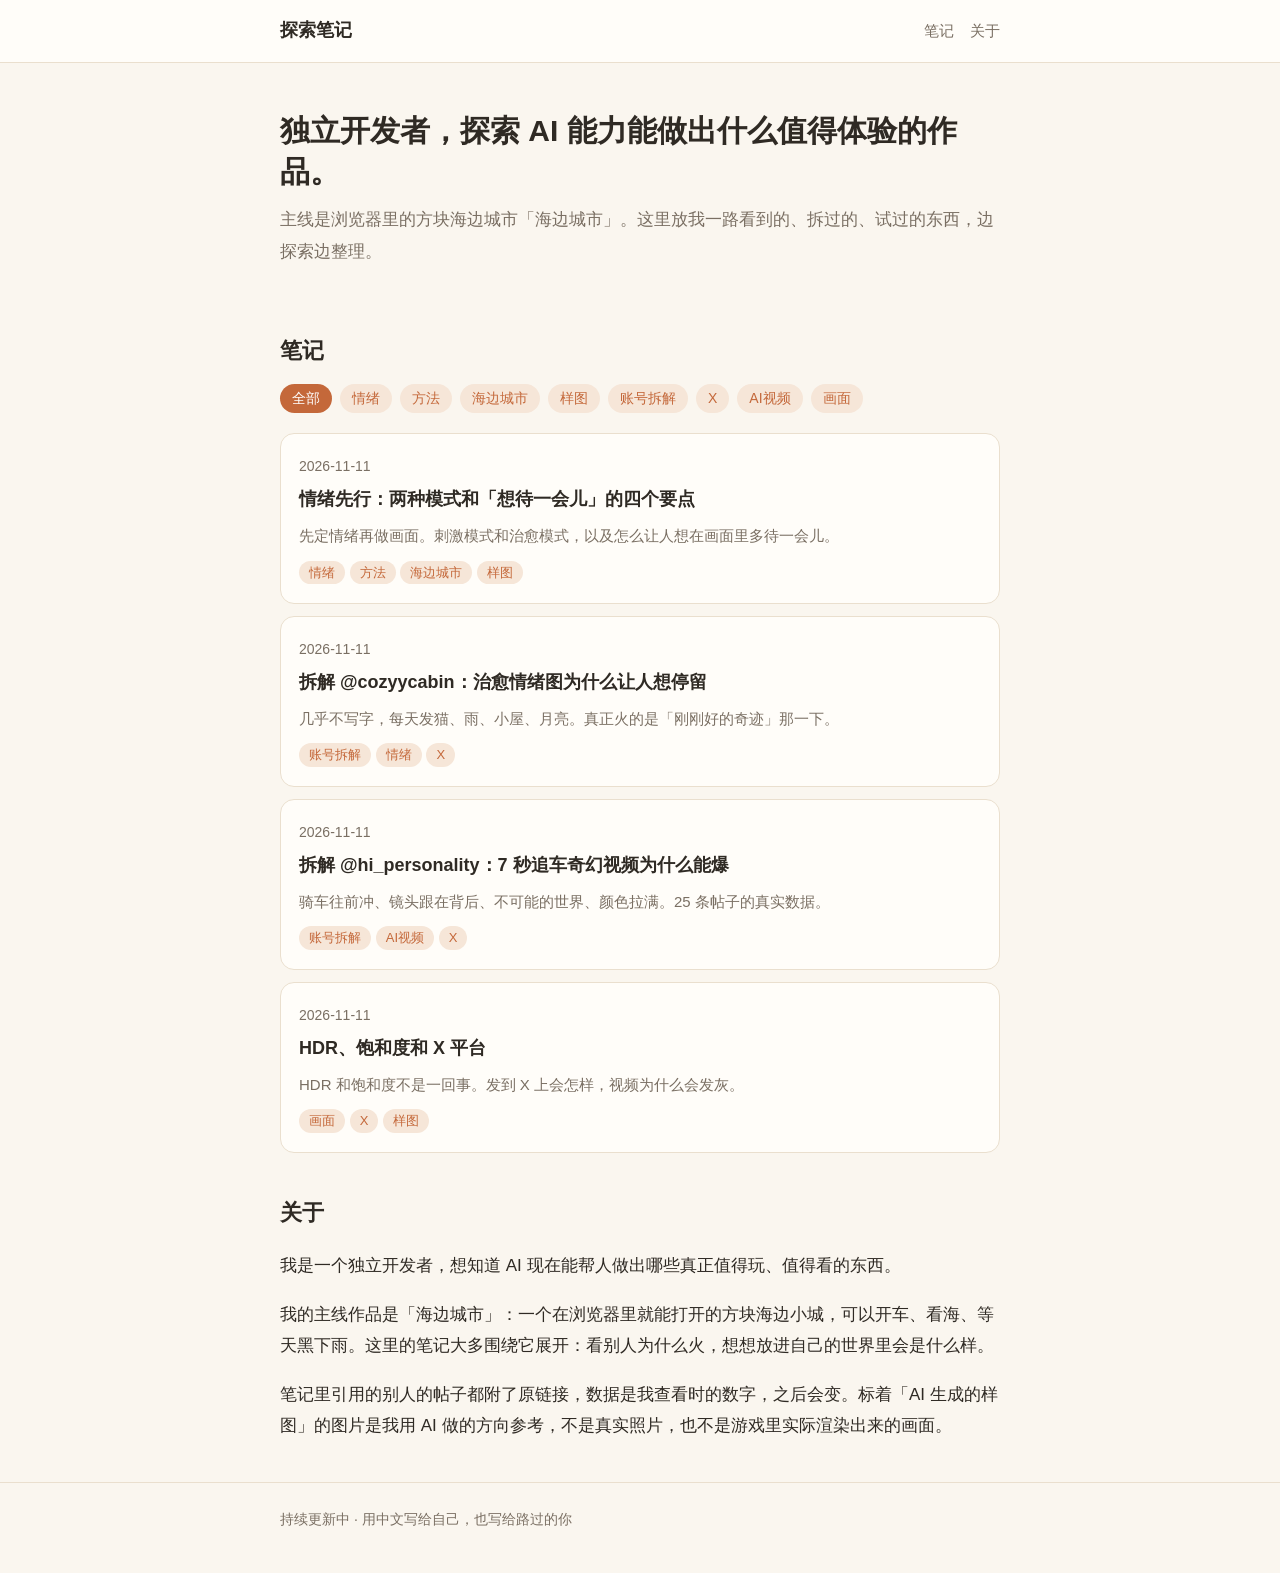
==== index.html @ 591b850e "第一版：首页、四篇笔记" ====
<!doctype html>
<html lang="zh-CN">
<head>
<meta charset="utf-8">
<meta name="viewport" content="width=device-width,initial-scale=1">
<title>探索笔记 · 海边城市</title>
<meta name="description" content="独立开发者的持续探索沉淀：AI 能做出什么值得体验的作品。">
<link rel="stylesheet" href="assets/style.css">
</head>
<body>
<header class="site"><div class="wrap">
  <a class="brand" href="./">探索笔记</a>
  <nav><a href="#notes">笔记</a><a href="#about">关于</a></nav>
</div></header>

<main class="wrap">
  <section class="hero">
    <h1>独立开发者，探索 AI 能力能做出什么值得体验的作品。</h1>
    <p>主线是浏览器里的方块海边城市「海边城市」。这里放我一路看到的、拆过的、试过的东西，边探索边整理。</p>
  </section>

  <section id="notes">
    <h2>笔记</h2>
    <div class="tags" id="tagbar"><button class="tag on" data-tag="全部">全部</button></div>
    <!-- 新笔记加在最上面，复制一个 <li> 改内容即可，详见 README -->
    <ul class="notes" id="notelist">
      <li data-tags="情绪 方法 海边城市 样图">
        <span class="date">2026-11-11</span>
        <a class="title" href="notes/2026-11-11-emotion-first.html">情绪先行：两种模式和「想待一会儿」的四个要点</a>
        <p class="sum">先定情绪再做画面。刺激模式和治愈模式，以及怎么让人想在画面里多待一会儿。</p>
        <span class="tag">情绪</span> <span class="tag">方法</span> <span class="tag">海边城市</span> <span class="tag">样图</span>
      </li>
      <li data-tags="账号拆解 情绪 X">
        <span class="date">2026-11-11</span>
        <a class="title" href="notes/2026-11-11-cozyycabin.html">拆解 @cozyycabin：治愈情绪图为什么让人想停留</a>
        <p class="sum">几乎不写字，每天发猫、雨、小屋、月亮。真正火的是「刚刚好的奇迹」那一下。</p>
        <span class="tag">账号拆解</span> <span class="tag">情绪</span> <span class="tag">X</span>
      </li>
      <li data-tags="账号拆解 AI视频 X">
        <span class="date">2026-11-11</span>
        <a class="title" href="notes/2026-11-11-hi-personality.html">拆解 @hi_personality：7 秒追车奇幻视频为什么能爆</a>
        <p class="sum">骑车往前冲、镜头跟在背后、不可能的世界、颜色拉满。25 条帖子的真实数据。</p>
        <span class="tag">账号拆解</span> <span class="tag">AI视频</span> <span class="tag">X</span>
      </li>
      <li data-tags="画面 X 样图">
        <span class="date">2026-11-11</span>
        <a class="title" href="notes/2026-11-11-hdr-saturation-x.html">HDR、饱和度和 X 平台</a>
        <p class="sum">HDR 和饱和度不是一回事。发到 X 上会怎样，视频为什么会发灰。</p>
        <span class="tag">画面</span> <span class="tag">X</span> <span class="tag">样图</span>
      </li>
    </ul>
  </section>

  <section id="about">
    <h2>关于</h2>
    <p>我是一个独立开发者，想知道 AI 现在能帮人做出哪些真正值得玩、值得看的东西。</p>
    <p>我的主线作品是「海边城市」：一个在浏览器里就能打开的方块海边小城，可以开车、看海、等天黑下雨。这里的笔记大多围绕它展开：看别人为什么火，想想放进自己的世界里会是什么样。</p>
    <p>笔记里引用的别人的帖子都附了原链接，数据是我查看时的数字，之后会变。标着「AI 生成的样图」的图片是我用 AI 做的方向参考，不是真实照片，也不是游戏里实际渲染出来的画面。</p>
  </section>
</main>

<footer><div class="wrap">持续更新中 · 用中文写给自己，也写给路过的你</div></footer>

<script>
(function(){
  var items=[].slice.call(document.querySelectorAll('#notelist li'));
  var bar=document.getElementById('tagbar'), seen={};
  items.forEach(function(li){(li.dataset.tags||'').split(/\s+/).forEach(function(t){
    if(t&&!seen[t]){seen[t]=1;var b=document.createElement('button');b.className='tag';b.dataset.tag=t;b.textContent=t;bar.appendChild(b);}
  });});
  bar.addEventListener('click',function(e){
    var t=e.target.dataset&&e.target.dataset.tag; if(!t) return;
    [].forEach.call(bar.children,function(b){b.classList.toggle('on',b.dataset.tag===t);});
    items.forEach(function(li){li.style.display=(t==='全部'||(' '+li.dataset.tags+' ').indexOf(' '+t+' ')>-1)?'':'none';});
  });
})();
</script>
</body>
</html>
---- assets/style.css ----
:root{--bg:#faf6ef;--card:#fffdf9;--ink:#2f2a24;--soft:#7a6f63;--line:#eadfce;--accent:#c4683a;--accent-soft:#f6e6d8}
*{box-sizing:border-box}
html{-webkit-text-size-adjust:100%}
body{margin:0;background:var(--bg);color:var(--ink);font:17px/1.85 -apple-system,BlinkMacSystemFont,"PingFang SC","Hiragino Sans GB","Microsoft YaHei","Noto Sans CJK SC",sans-serif}
a{color:var(--accent);text-decoration:none;border-bottom:1px solid transparent}
a:hover{border-bottom-color:var(--accent)}
.wrap{max-width:760px;margin:0 auto;padding:0 20px}
header.site{border-bottom:1px solid var(--line);background:var(--card)}
header.site .wrap{display:flex;align-items:center;justify-content:space-between;gap:12px;padding:14px 20px;flex-wrap:wrap}
.brand{font-weight:700;color:var(--ink);font-size:18px}
nav a{margin-left:16px;color:var(--soft);font-size:15px}
nav a:first-child{margin-left:0}
.hero{padding:48px 0 24px}
.hero h1{font-size:30px;line-height:1.35;margin:0 0 12px}
.hero p{color:var(--soft);margin:0}
h2{font-size:22px;margin:40px 0 12px}
h3{font-size:18px;margin:28px 0 8px}
.tags{display:flex;flex-wrap:wrap;gap:8px;margin:12px 0 20px}
.tag{display:inline-block;background:var(--accent-soft);color:var(--accent);border:0;border-radius:999px;padding:2px 12px;font-size:14px;cursor:pointer;font-family:inherit;line-height:1.8}
.tag.on{background:var(--accent);color:#fff}
ul.notes{list-style:none;padding:0;margin:0}
ul.notes li{background:var(--card);border:1px solid var(--line);border-radius:14px;padding:16px 18px;margin-bottom:12px}
ul.notes .date{color:var(--soft);font-size:14px}
ul.notes .title{display:block;font-size:18px;font-weight:600;color:var(--ink);margin:2px 0 4px}
ul.notes .sum{color:var(--soft);font-size:15px;margin:0 0 6px}
ul.notes .tag{cursor:default;font-size:13px;padding:0 10px}
article{padding:36px 0 20px}
article h1{font-size:27px;line-height:1.4;margin:0 0 6px}
.meta{color:var(--soft);font-size:14px;margin-bottom:24px}
.lead{background:var(--card);border-left:4px solid var(--accent);border-radius:8px;padding:14px 18px;margin:20px 0}
.note{background:#fff7e8;border:1px dashed #e2c58f;border-radius:10px;padding:10px 14px;font-size:15px;color:#6b5a3a}
table{border-collapse:collapse;width:100%;font-size:15px;margin:12px 0;display:block;overflow-x:auto}
th,td{border:1px solid var(--line);padding:6px 10px;text-align:left;white-space:nowrap}
th{background:var(--accent-soft)}
figure{margin:20px 0}
figure img{width:100%;height:auto;border-radius:12px;display:block;background:#eee}
figcaption{font-size:14px;color:var(--soft);margin-top:6px}
.ai{display:inline-block;background:#2f2a24;color:#fff;font-size:12px;border-radius:4px;padding:0 6px;margin-right:6px}
.grid2{display:grid;grid-template-columns:1fr 1fr;gap:12px}
.grid3{display:grid;grid-template-columns:repeat(3,1fr);gap:12px}
.grid2 figure,.grid3 figure{margin:0}
@media (max-width:560px){.grid2,.grid3{grid-template-columns:1fr}.hero h1{font-size:25px}body{font-size:16px}}
footer{border-top:1px solid var(--line);color:var(--soft);font-size:14px;padding:24px 0 40px;margin-top:40px}
blockquote{margin:12px 0;padding:4px 16px;border-left:3px solid var(--line);color:var(--soft)}
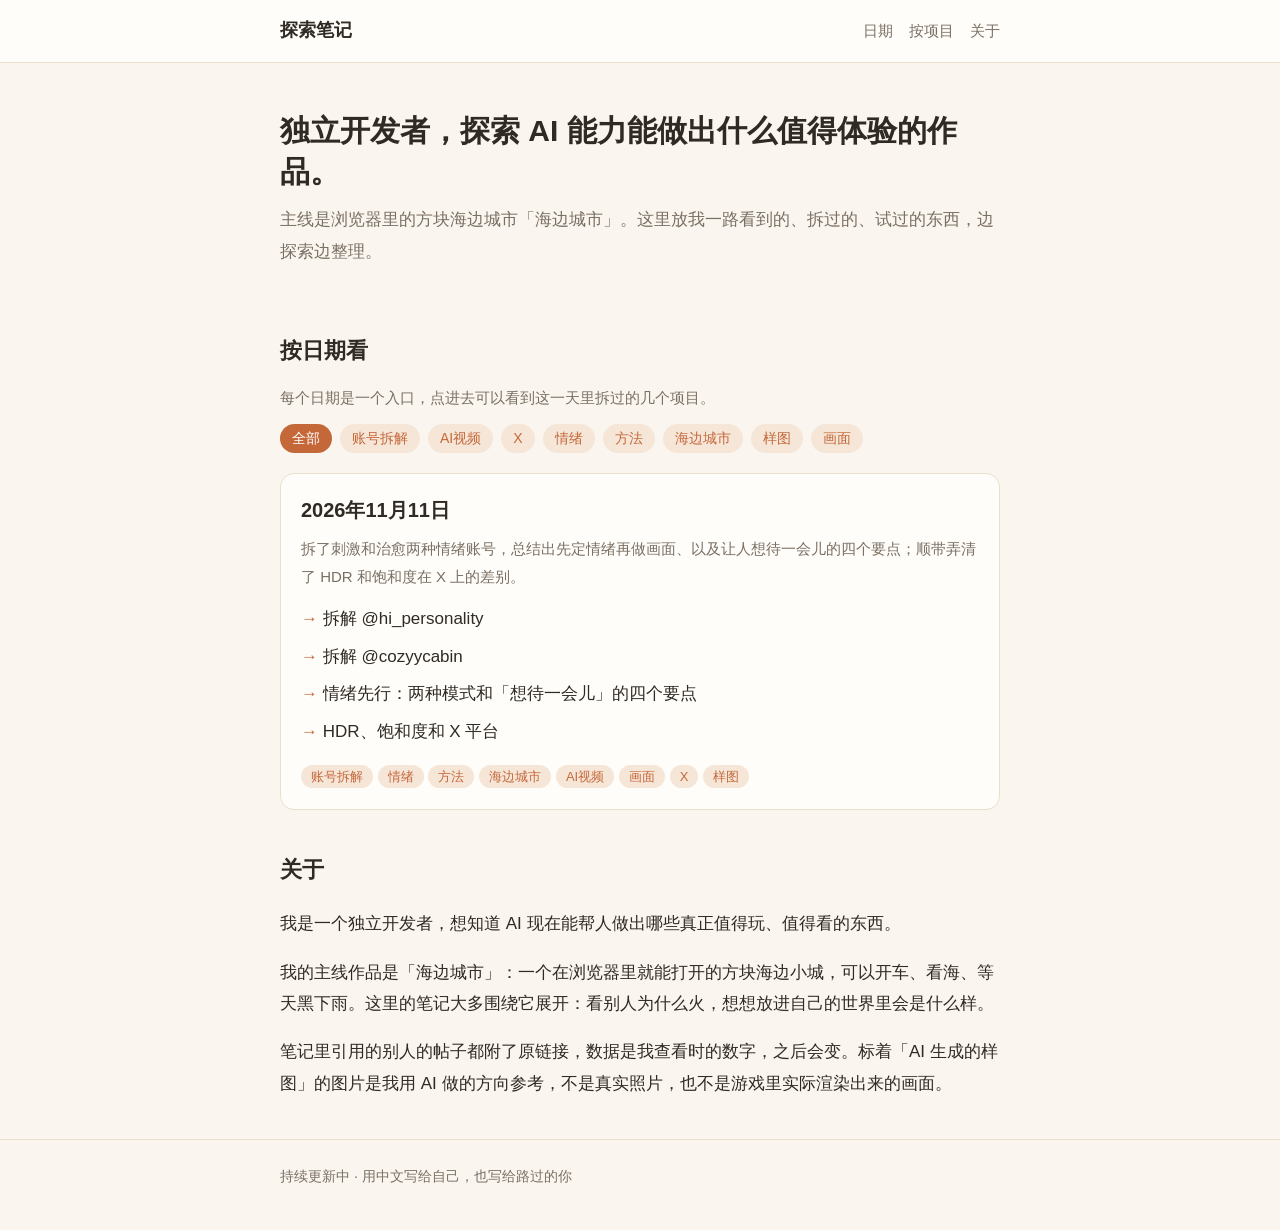
==== commit 801777f3: "按日期整理：日期作为入口，一天里放多个项目 首页改为按日期进入；2026-11-11 的四个拆解放在同一页里。旧笔记地址跳转到对应章节。" ====
--- a/index.html
+++ b/index.html
@@ -10,7 +10,7 @@
 <body>
 <header class="site"><div class="wrap">
   <a class="brand" href="./">探索笔记</a>
-  <nav><a href="#notes">笔记</a><a href="#about">关于</a></nav>
+  <nav><a href="#days">日期</a><a href="projects.html">按项目</a><a href="#about">关于</a></nav>
 </div></header>
 
 <main class="wrap">
@@ -19,34 +19,22 @@
     <p>主线是浏览器里的方块海边城市「海边城市」。这里放我一路看到的、拆过的、试过的东西，边探索边整理。</p>
   </section>
 
-  <section id="notes">
-    <h2>笔记</h2>
+  <section id="days">
+    <h2>按日期看</h2>
+    <p style="color:var(--soft);margin:0 0 8px;font-size:15px">每个日期是一个入口，点进去可以看到这一天里拆过的几个项目。</p>
     <div class="tags" id="tagbar"><button class="tag on" data-tag="全部">全部</button></div>
-    <!-- 新笔记加在最上面，复制一个 <li> 改内容即可，详见 README -->
-    <ul class="notes" id="notelist">
-      <li data-tags="情绪 方法 海边城市 样图">
-        <span class="date">2026-11-11</span>
-        <a class="title" href="notes/2026-11-11-emotion-first.html">情绪先行：两种模式和「想待一会儿」的四个要点</a>
-        <p class="sum">先定情绪再做画面。刺激模式和治愈模式，以及怎么让人想在画面里多待一会儿。</p>
-        <span class="tag">情绪</span> <span class="tag">方法</span> <span class="tag">海边城市</span> <span class="tag">样图</span>
-      </li>
-      <li data-tags="账号拆解 情绪 X">
-        <span class="date">2026-11-11</span>
-        <a class="title" href="notes/2026-11-11-cozyycabin.html">拆解 @cozyycabin：治愈情绪图为什么让人想停留</a>
-        <p class="sum">几乎不写字，每天发猫、雨、小屋、月亮。真正火的是「刚刚好的奇迹」那一下。</p>
-        <span class="tag">账号拆解</span> <span class="tag">情绪</span> <span class="tag">X</span>
-      </li>
-      <li data-tags="账号拆解 AI视频 X">
-        <span class="date">2026-11-11</span>
-        <a class="title" href="notes/2026-11-11-hi-personality.html">拆解 @hi_personality：7 秒追车奇幻视频为什么能爆</a>
-        <p class="sum">骑车往前冲、镜头跟在背后、不可能的世界、颜色拉满。25 条帖子的真实数据。</p>
-        <span class="tag">账号拆解</span> <span class="tag">AI视频</span> <span class="tag">X</span>
-      </li>
-      <li data-tags="画面 X 样图">
-        <span class="date">2026-11-11</span>
-        <a class="title" href="notes/2026-11-11-hdr-saturation-x.html">HDR、饱和度和 X 平台</a>
-        <p class="sum">HDR 和饱和度不是一回事。发到 X 上会怎样，视频为什么会发灰。</p>
-        <span class="tag">画面</span> <span class="tag">X</span> <span class="tag">样图</span>
+    <!-- 新的一天加在最上面；同一天有新项目，就改这一张卡片。详见 README -->
+    <ul class="days" id="daylist">
+      <li data-tags="账号拆解 AI视频 X 情绪 方法 海边城市 样图 画面">
+        <a class="date" href="days/2026-11-11.html">2026年11月11日</a>
+        <p class="sum">拆了刺激和治愈两种情绪账号，总结出先定情绪再做画面、以及让人想待一会儿的四个要点；顺带弄清了 HDR 和饱和度在 X 上的差别。</p>
+        <ul class="plist">
+          <li><a href="days/2026-11-11.html#hi-personality">拆解 @hi_personality</a></li>
+          <li><a href="days/2026-11-11.html#cozyycabin">拆解 @cozyycabin</a></li>
+          <li><a href="days/2026-11-11.html#emotion-first">情绪先行：两种模式和「想待一会儿」的四个要点</a></li>
+          <li><a href="days/2026-11-11.html#hdr-saturation-x">HDR、饱和度和 X 平台</a></li>
+        </ul>
+        <span class="tag">账号拆解</span> <span class="tag">情绪</span> <span class="tag">方法</span> <span class="tag">海边城市</span> <span class="tag">AI视频</span> <span class="tag">画面</span> <span class="tag">X</span> <span class="tag">样图</span>
       </li>
     </ul>
   </section>
@@ -63,7 +51,7 @@
 
 <script>
 (function(){
-  var items=[].slice.call(document.querySelectorAll('#notelist li'));
+  var items=[].slice.call(document.querySelectorAll('#daylist > li'));
   var bar=document.getElementById('tagbar'), seen={};
   items.forEach(function(li){(li.dataset.tags||'').split(/\s+/).forEach(function(t){
     if(t&&!seen[t]){seen[t]=1;var b=document.createElement('button');b.className='tag';b.dataset.tag=t;b.textContent=t;bar.appendChild(b);}
--- a/assets/style.css
+++ b/assets/style.css
@@ -42,3 +42,34 @@
 @media (max-width:560px){.grid2,.grid3{grid-template-columns:1fr}.hero h1{font-size:25px}body{font-size:16px}}
 footer{border-top:1px solid var(--line);color:var(--soft);font-size:14px;padding:24px 0 40px;margin-top:40px}
 blockquote{margin:12px 0;padding:4px 16px;border-left:3px solid var(--line);color:var(--soft)}
+
+/* 日期入口、一天一页 */
+html{scroll-behavior:smooth}
+.crumb{color:var(--soft);font-size:14px;margin:28px 0 8px}
+.crumb a{color:var(--soft)}
+article.day{padding-top:0}
+article.day>h1{font-size:27px;line-height:1.4;margin:0 0 12px}
+.toc{background:var(--card);border:1px solid var(--line);border-radius:14px;padding:16px 20px 18px;margin:24px 0 8px}
+.toc h2{font-size:16px;margin:0 0 8px}
+.toc ol{margin:0;padding-left:22px}
+.toc li{margin:4px 0}
+.project{border-top:1px solid var(--line);padding:8px 0 12px;margin-top:48px}
+.project>h2{font-size:24px;line-height:1.4;margin:20px 0 6px;scroll-margin-top:16px}
+.project .to-toc{font-size:13px;color:var(--soft);display:inline-block;margin-top:12px;border-bottom:none}
+.project .to-toc:hover{color:var(--accent)}
+ul.days{list-style:none;padding:0;margin:0}
+ul.days>li{background:var(--card);border:1px solid var(--line);border-radius:14px;padding:18px 20px;margin-bottom:14px}
+ul.days .date{display:block;font-size:20px;font-weight:700;color:var(--ink);margin-bottom:6px;border-bottom:none}
+ul.days .date:hover{color:var(--accent);border-bottom:none}
+ul.days .sum{color:var(--soft);font-size:15px;margin:0 0 10px}
+ul.days .plist{list-style:none;padding:0;margin:0 0 10px}
+ul.days .plist li{background:none;border:0;border-radius:0;padding:0;margin:0}
+ul.days .plist a{display:inline-block;color:var(--ink);padding:3px 0;border-bottom:none}
+ul.days .plist a:hover{color:var(--accent);border-bottom:none}
+ul.days .plist a::before{content:"→ ";color:var(--accent)}
+ul.days .tag{cursor:default;font-size:13px;padding:0 10px}
+.proj-group{margin:28px 0}
+.proj-group h2{margin-bottom:10px}
+.proj-group ul{list-style:none;padding:0;margin:0}
+.proj-group li{background:var(--card);border:1px solid var(--line);border-radius:12px;padding:12px 16px;margin-bottom:8px}
+.proj-group .when{color:var(--soft);font-size:13px;margin-right:8px}
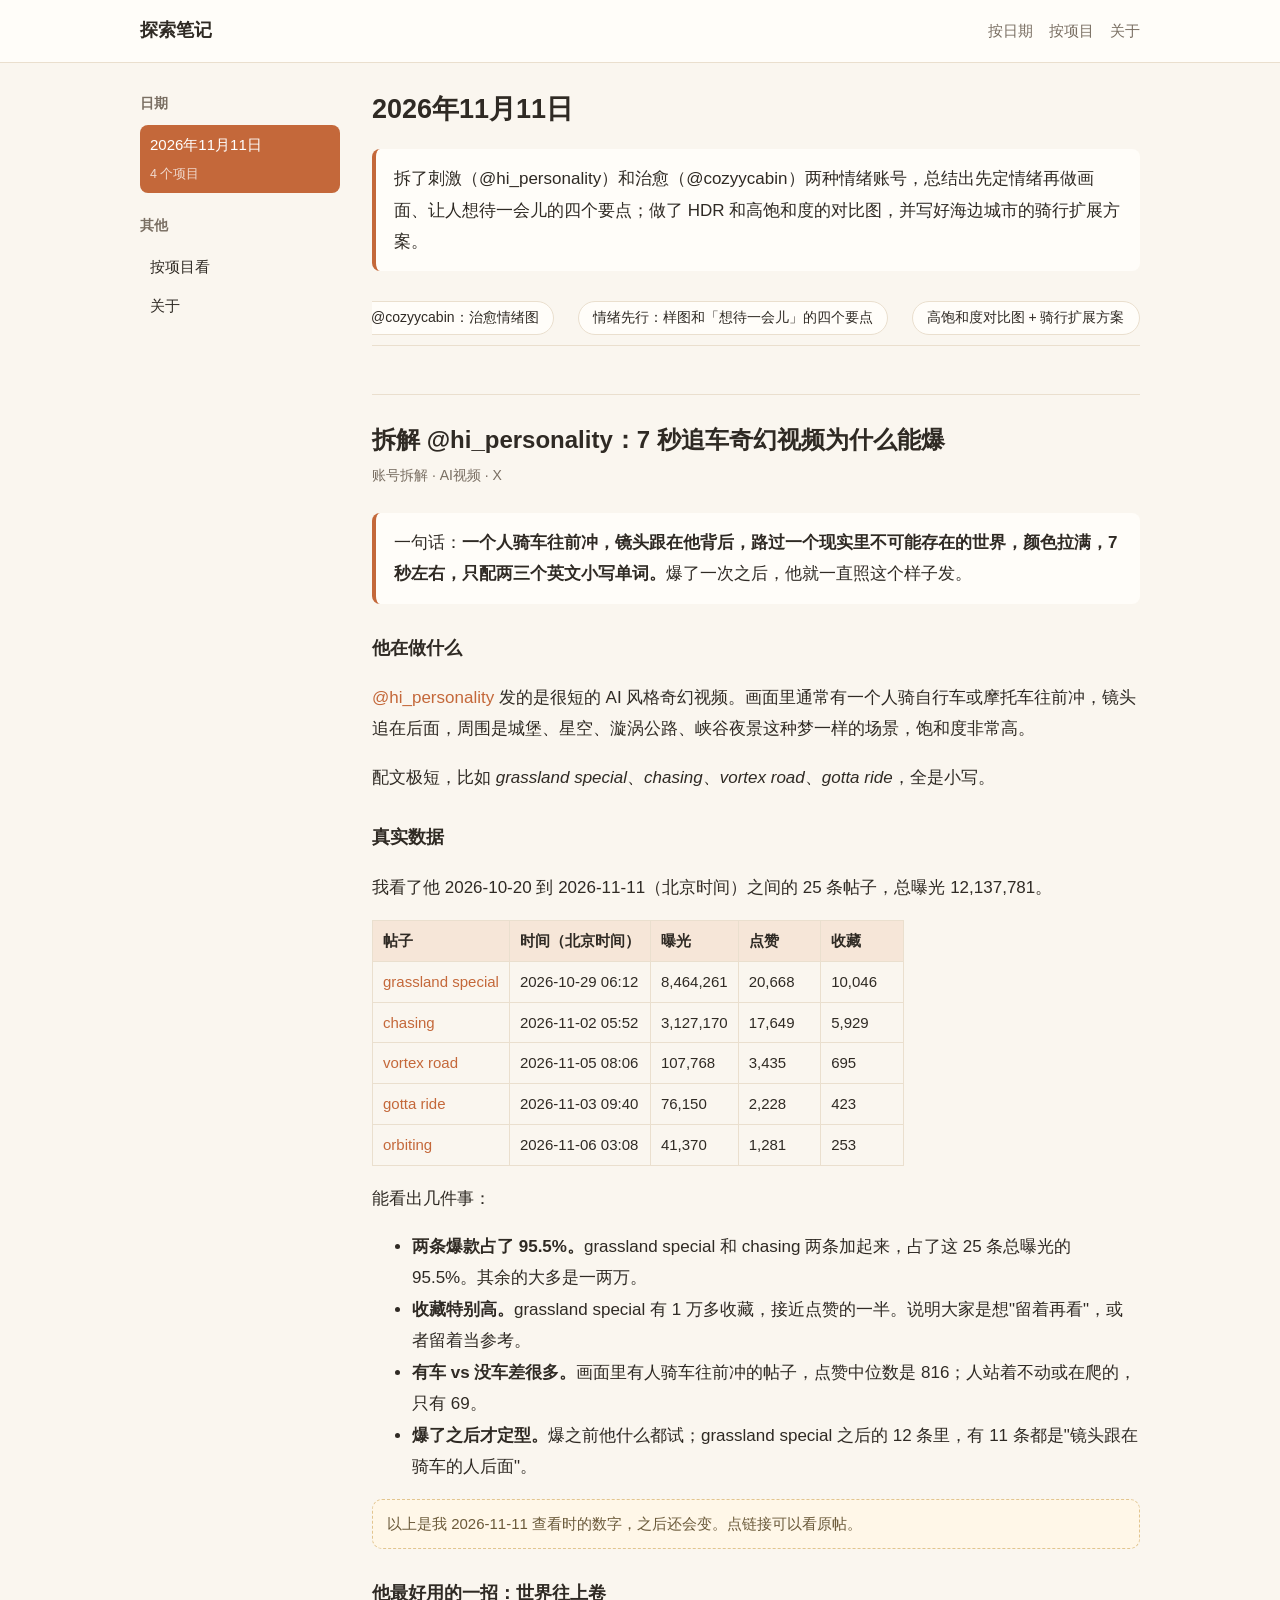
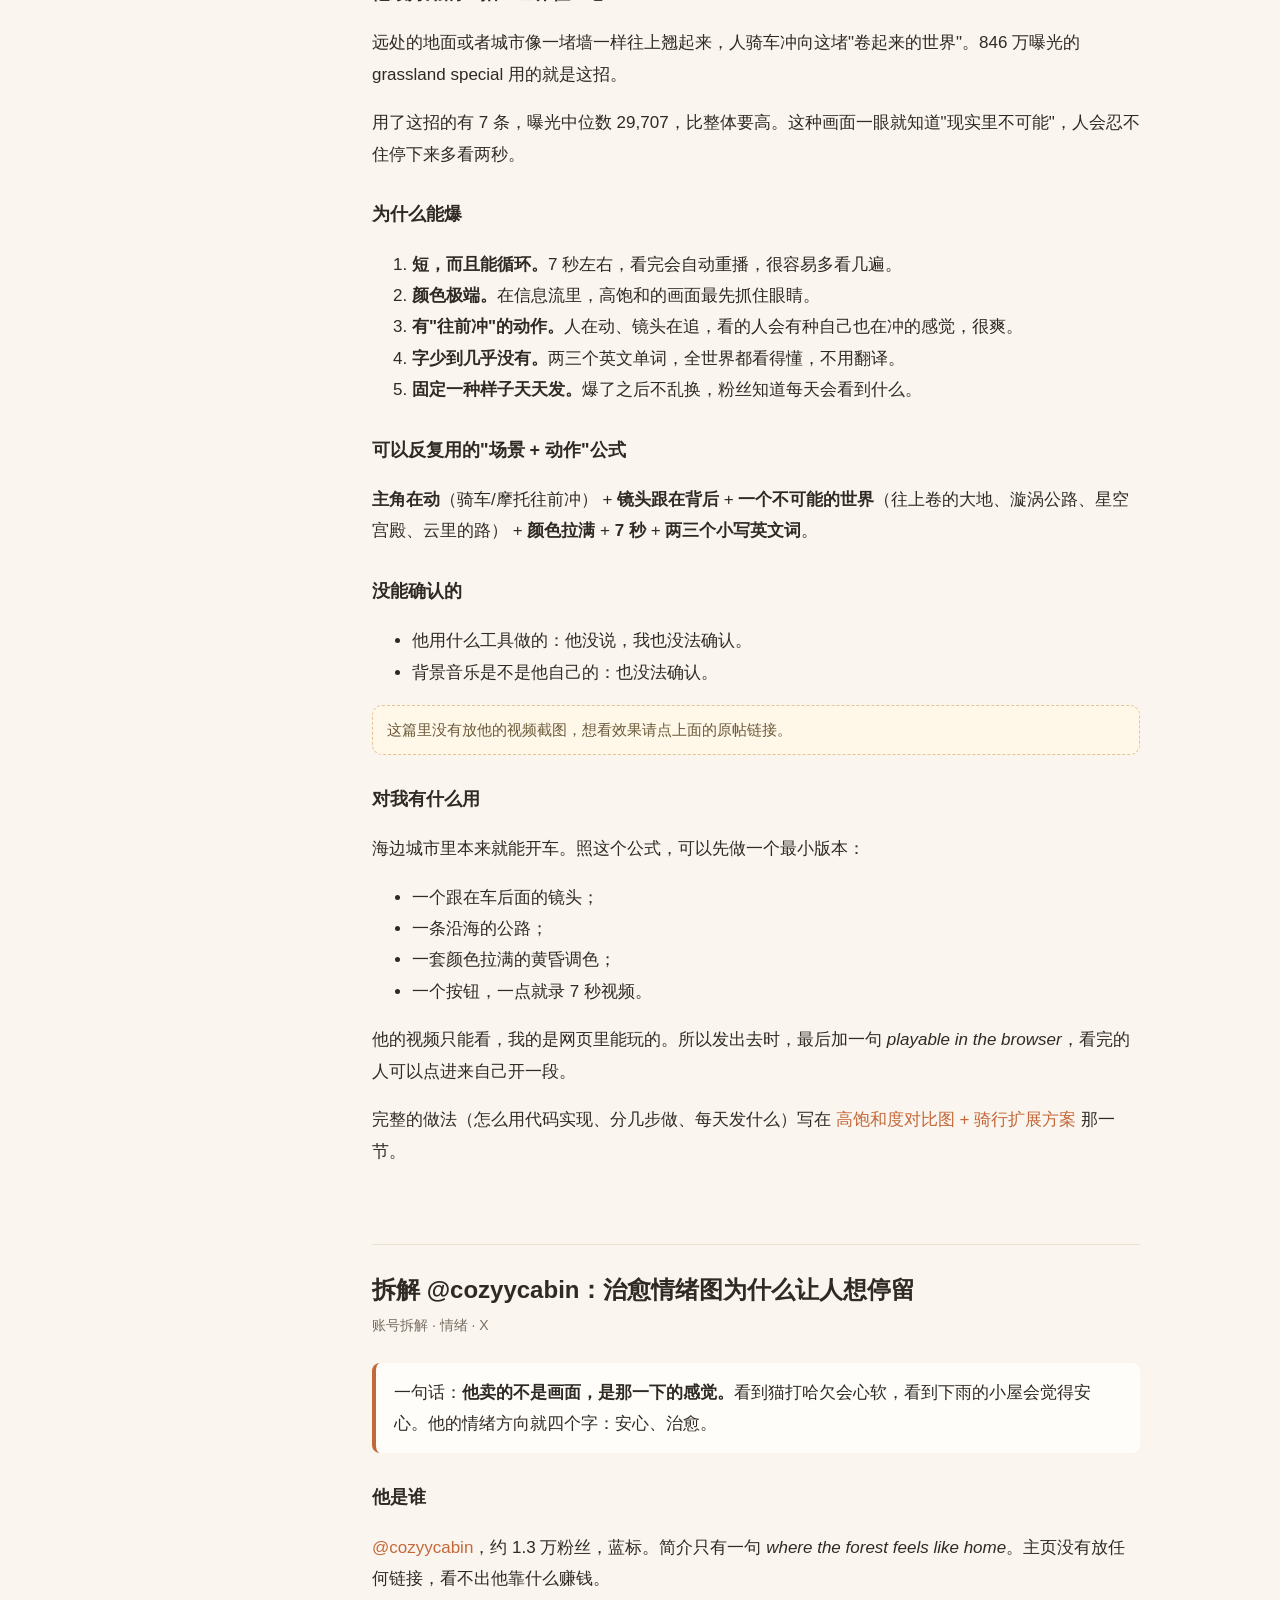
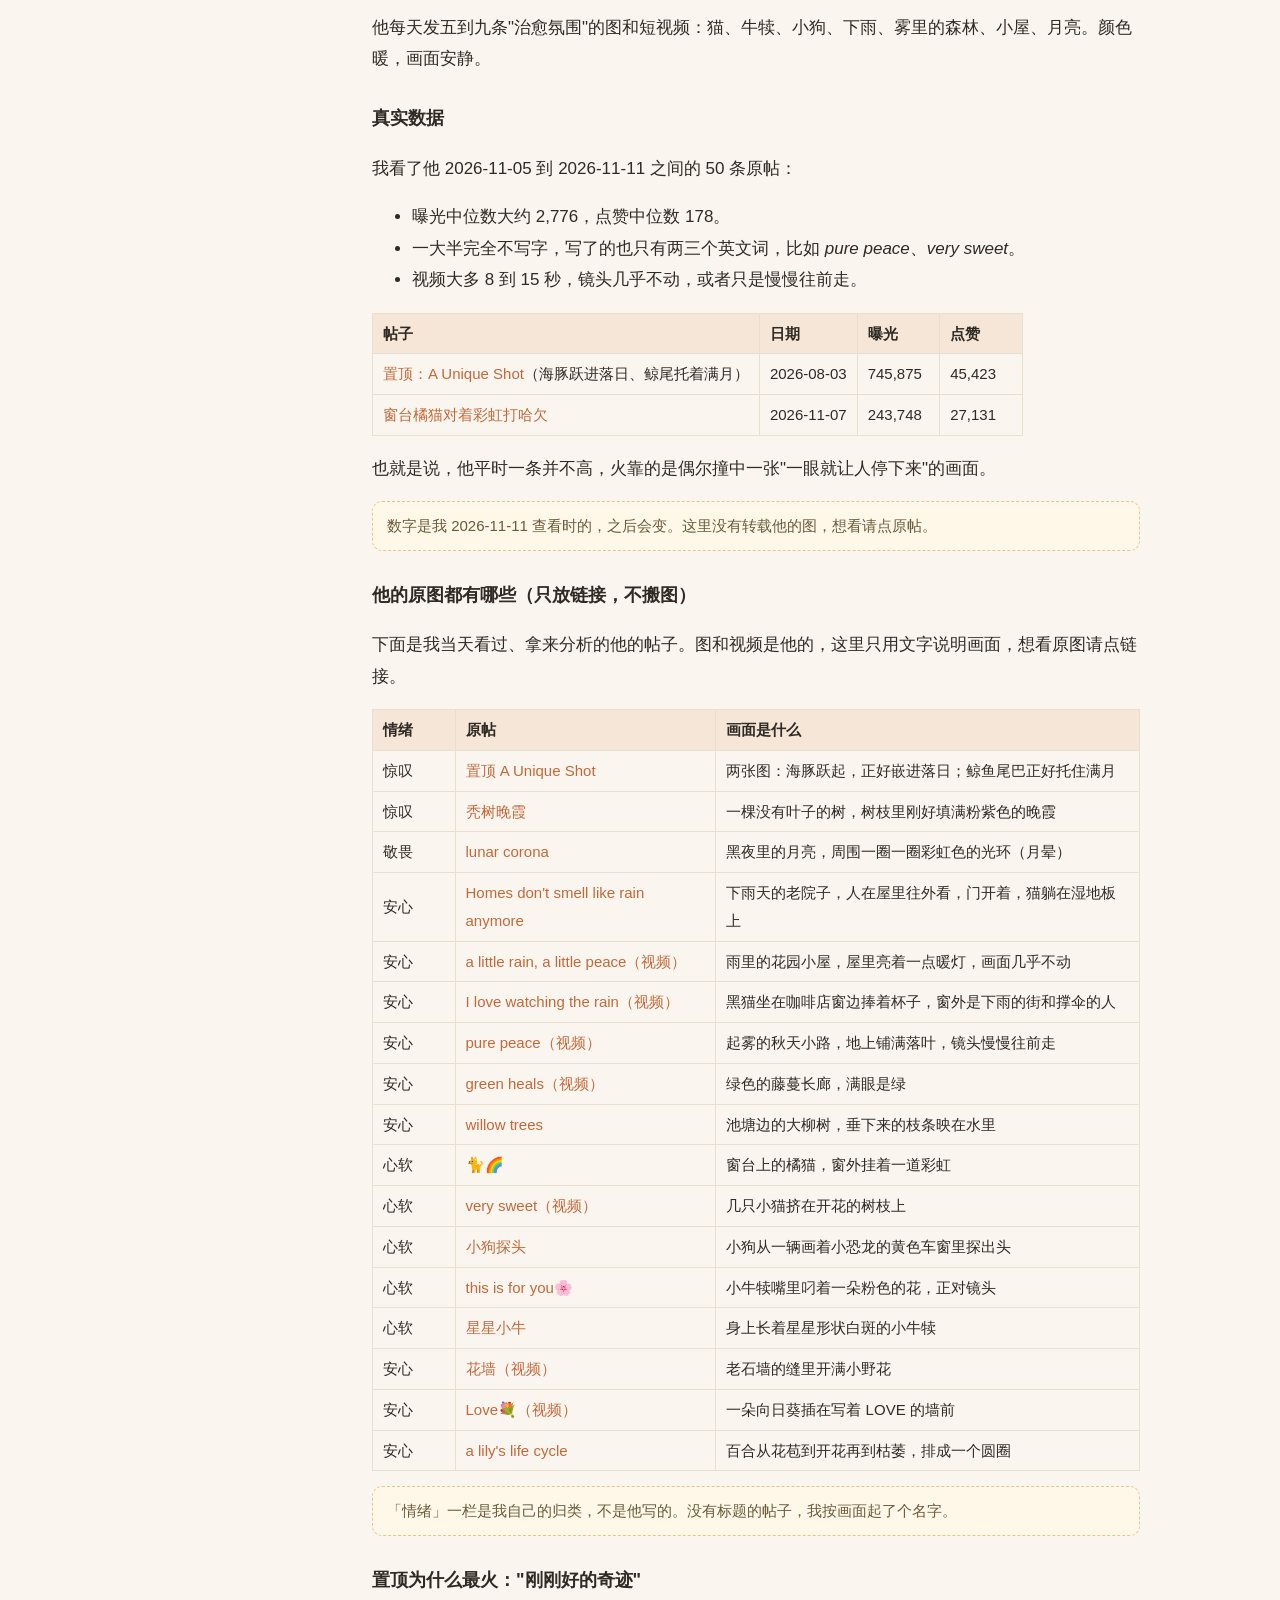
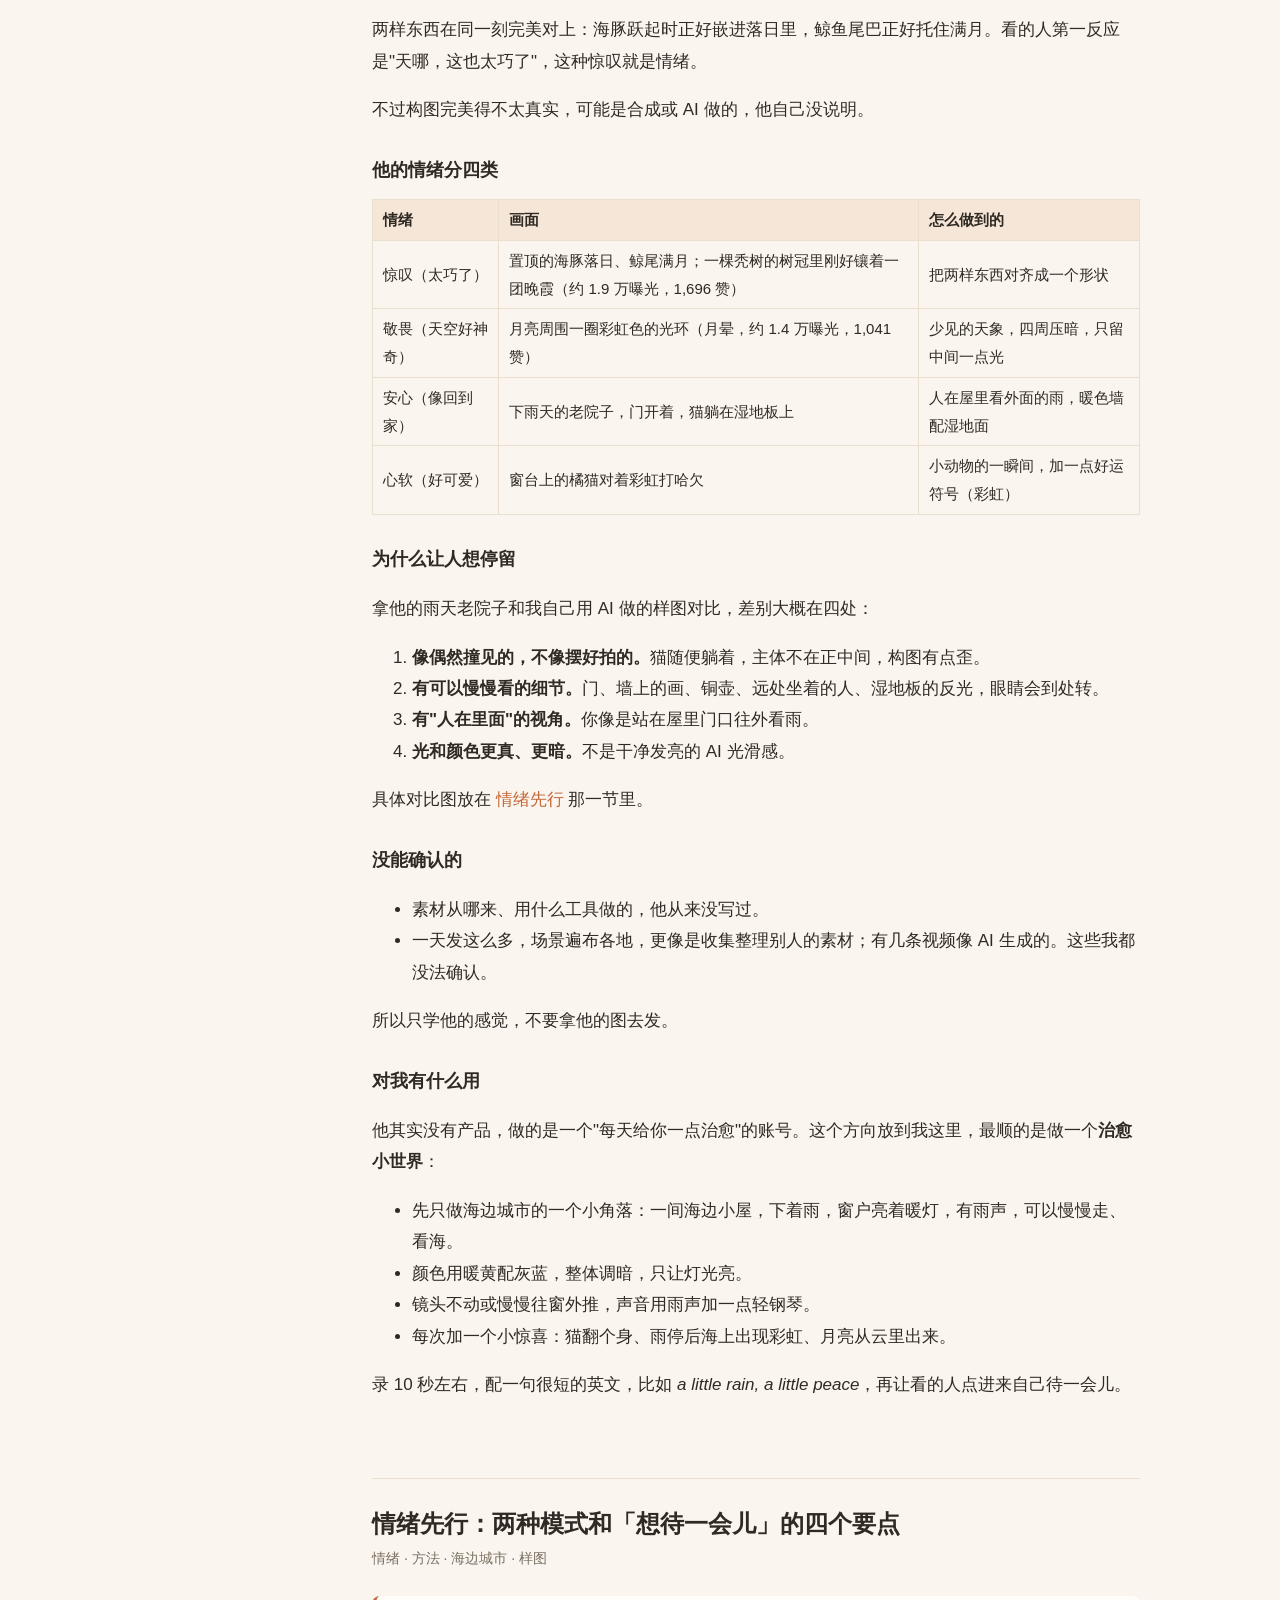
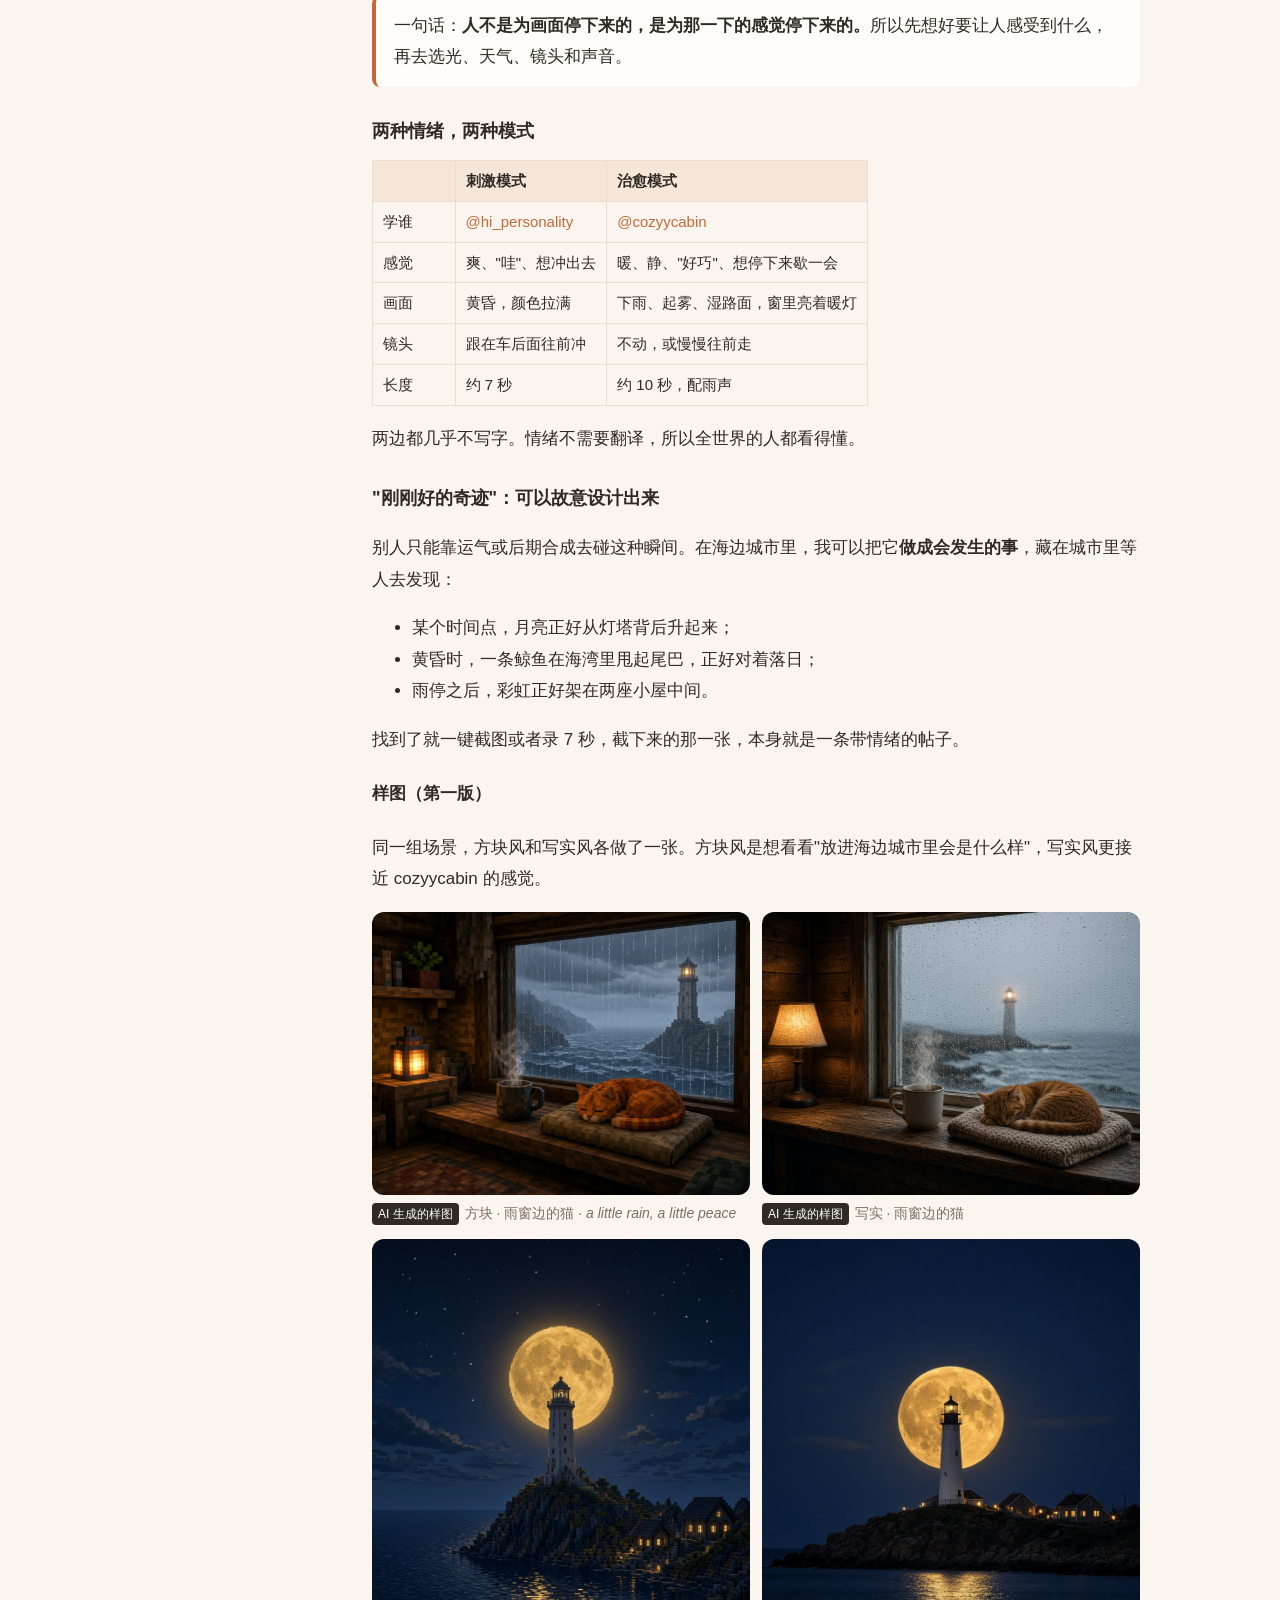
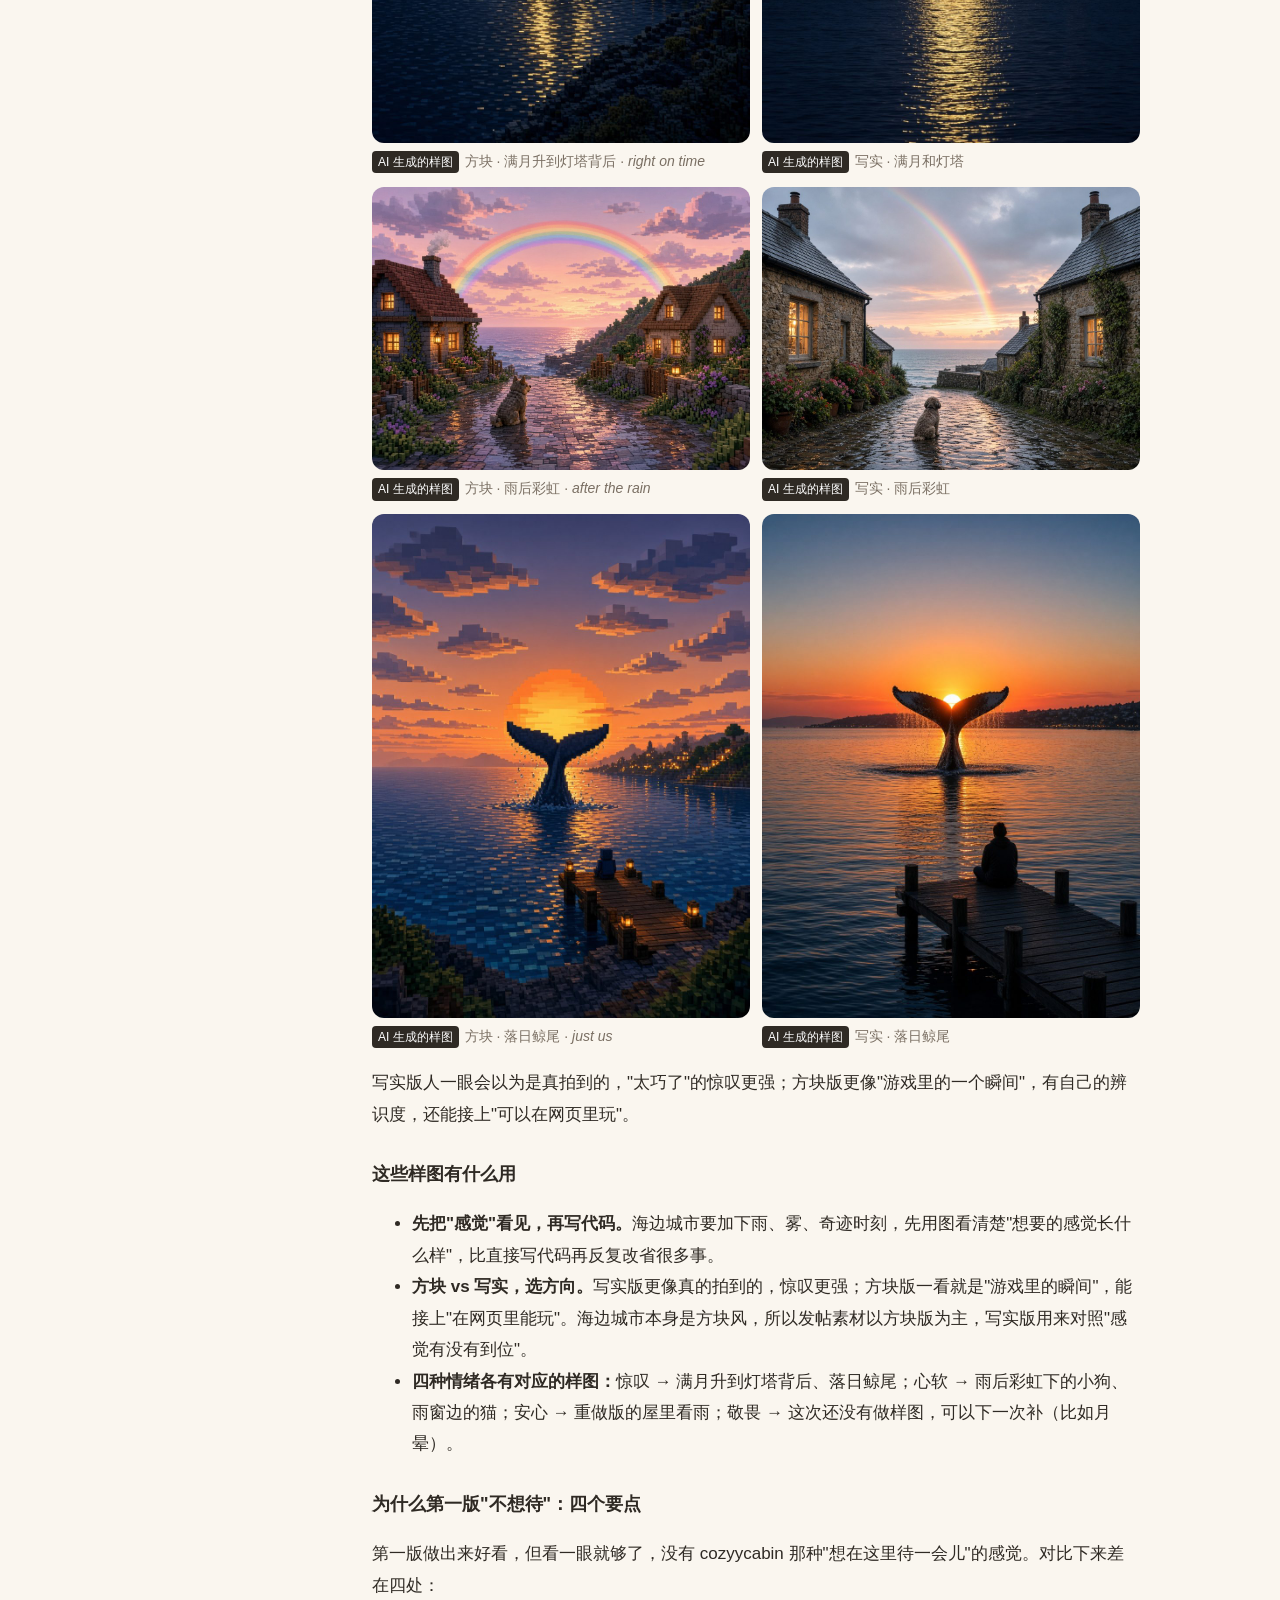
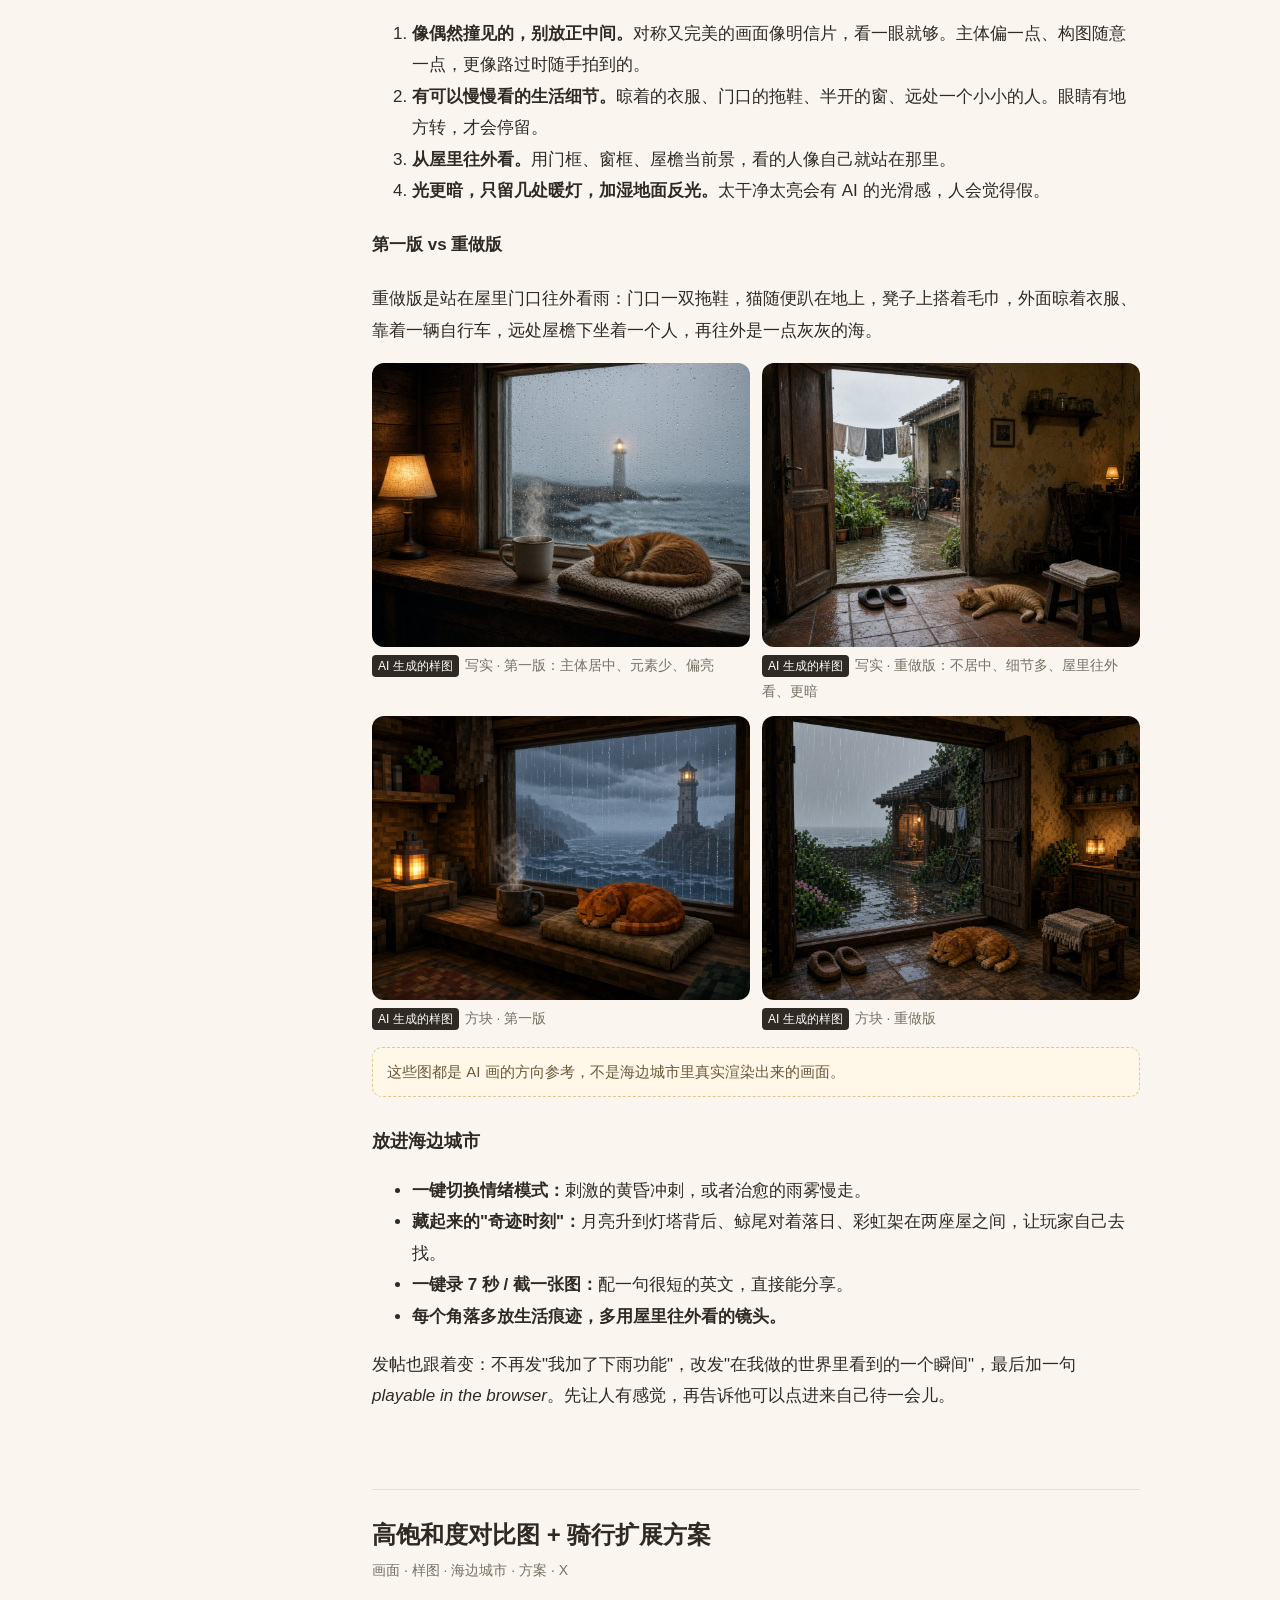
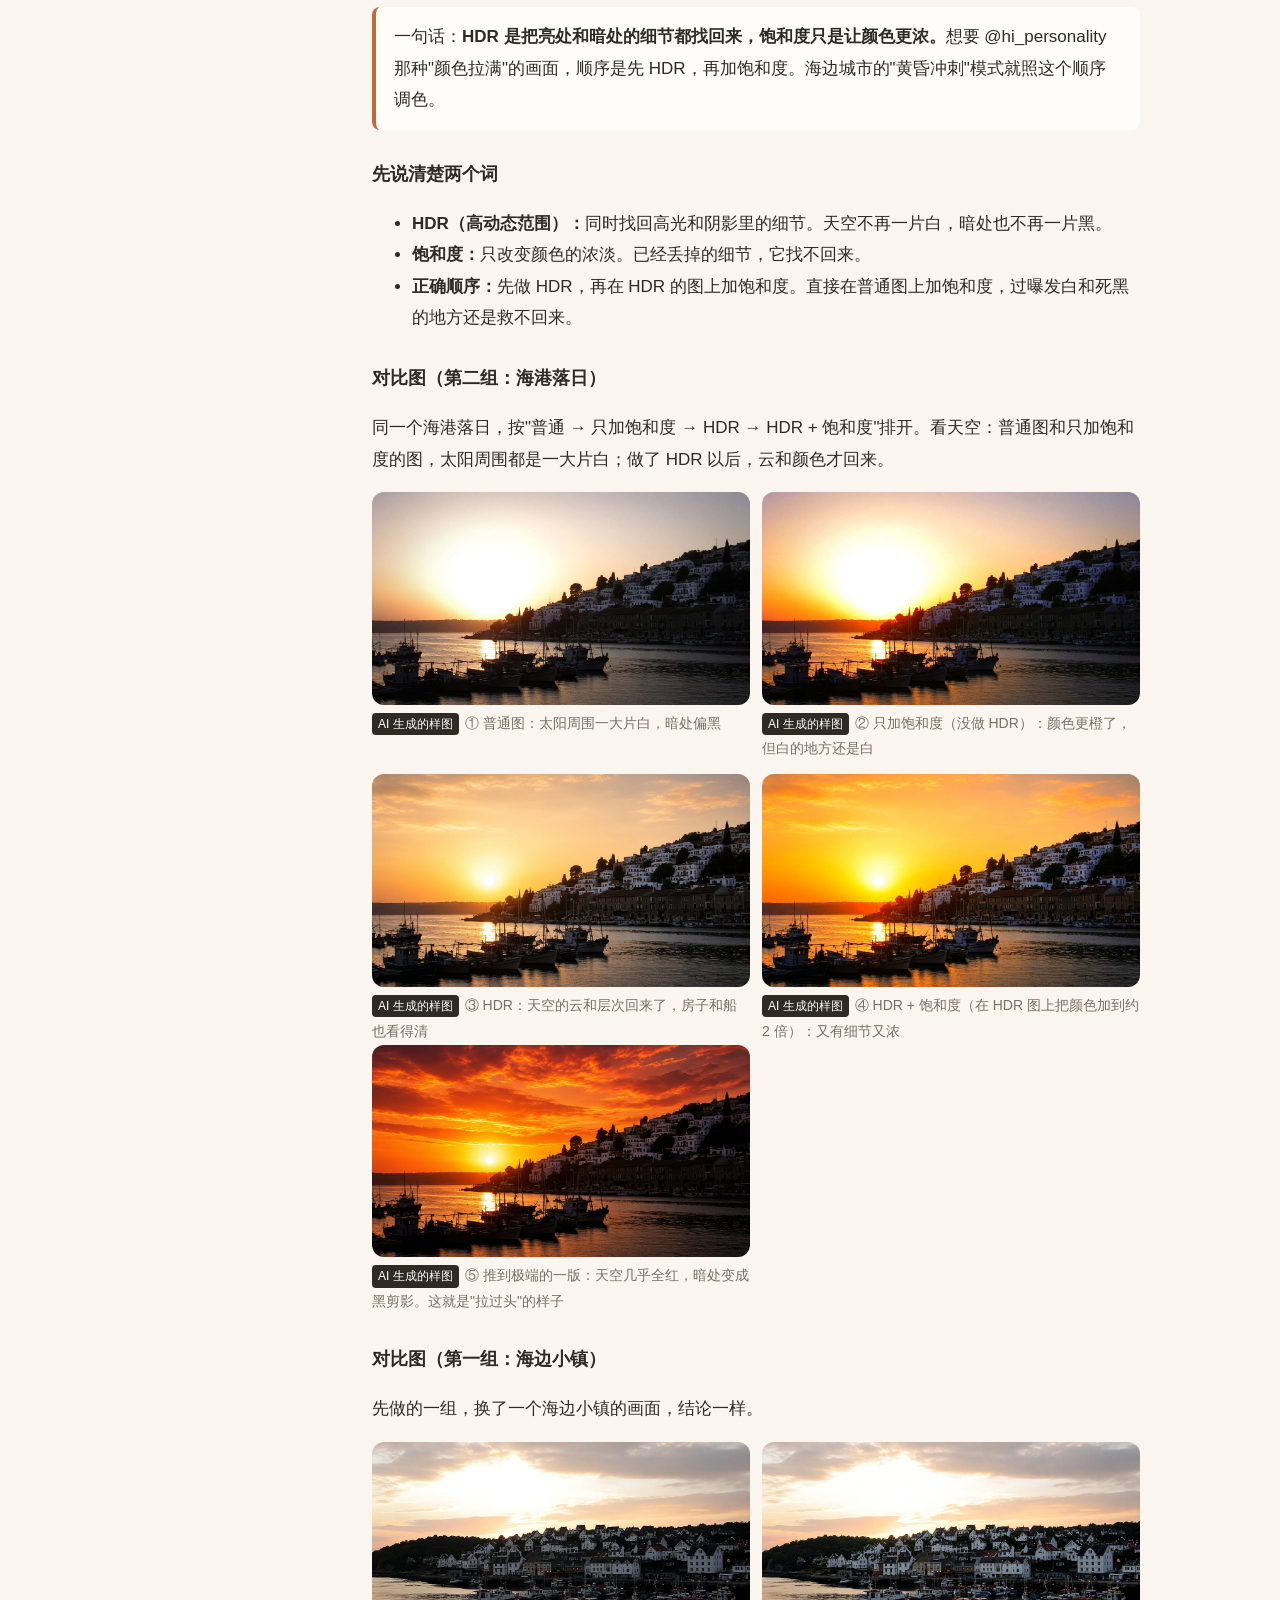
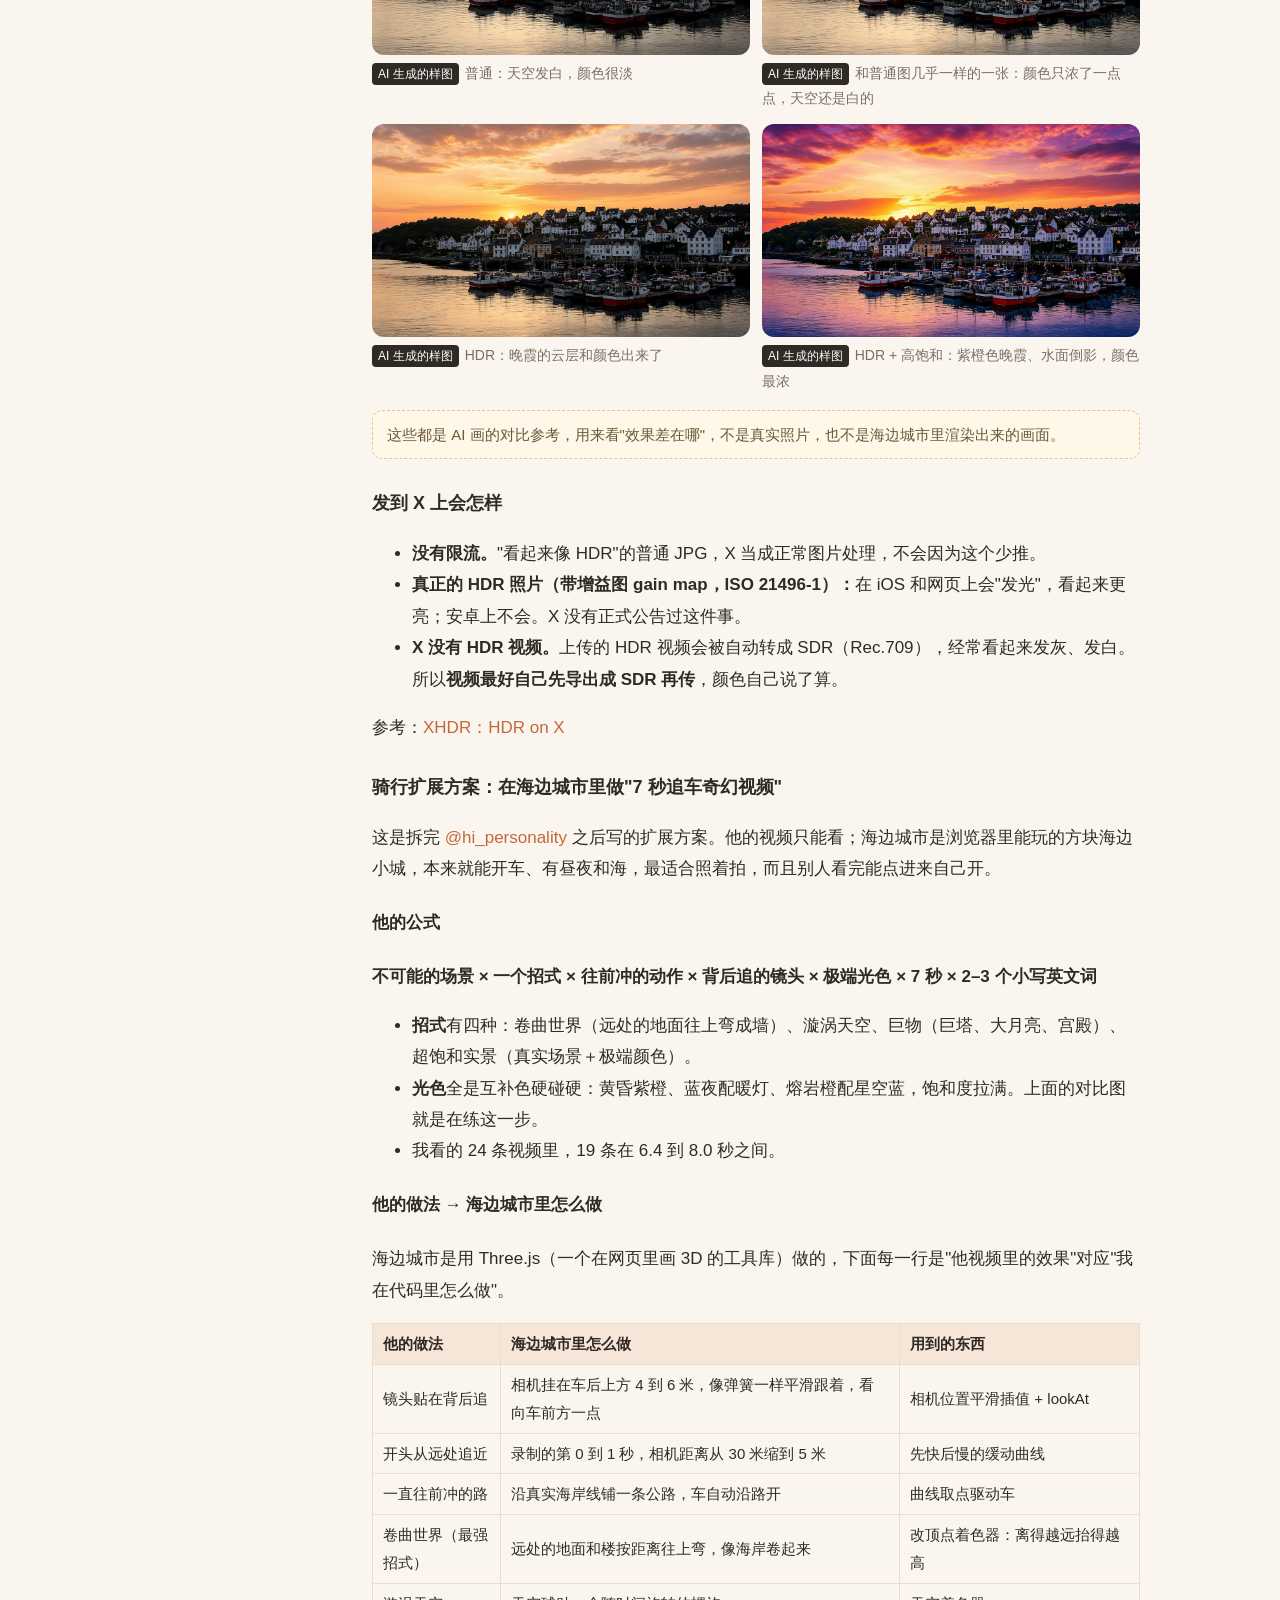
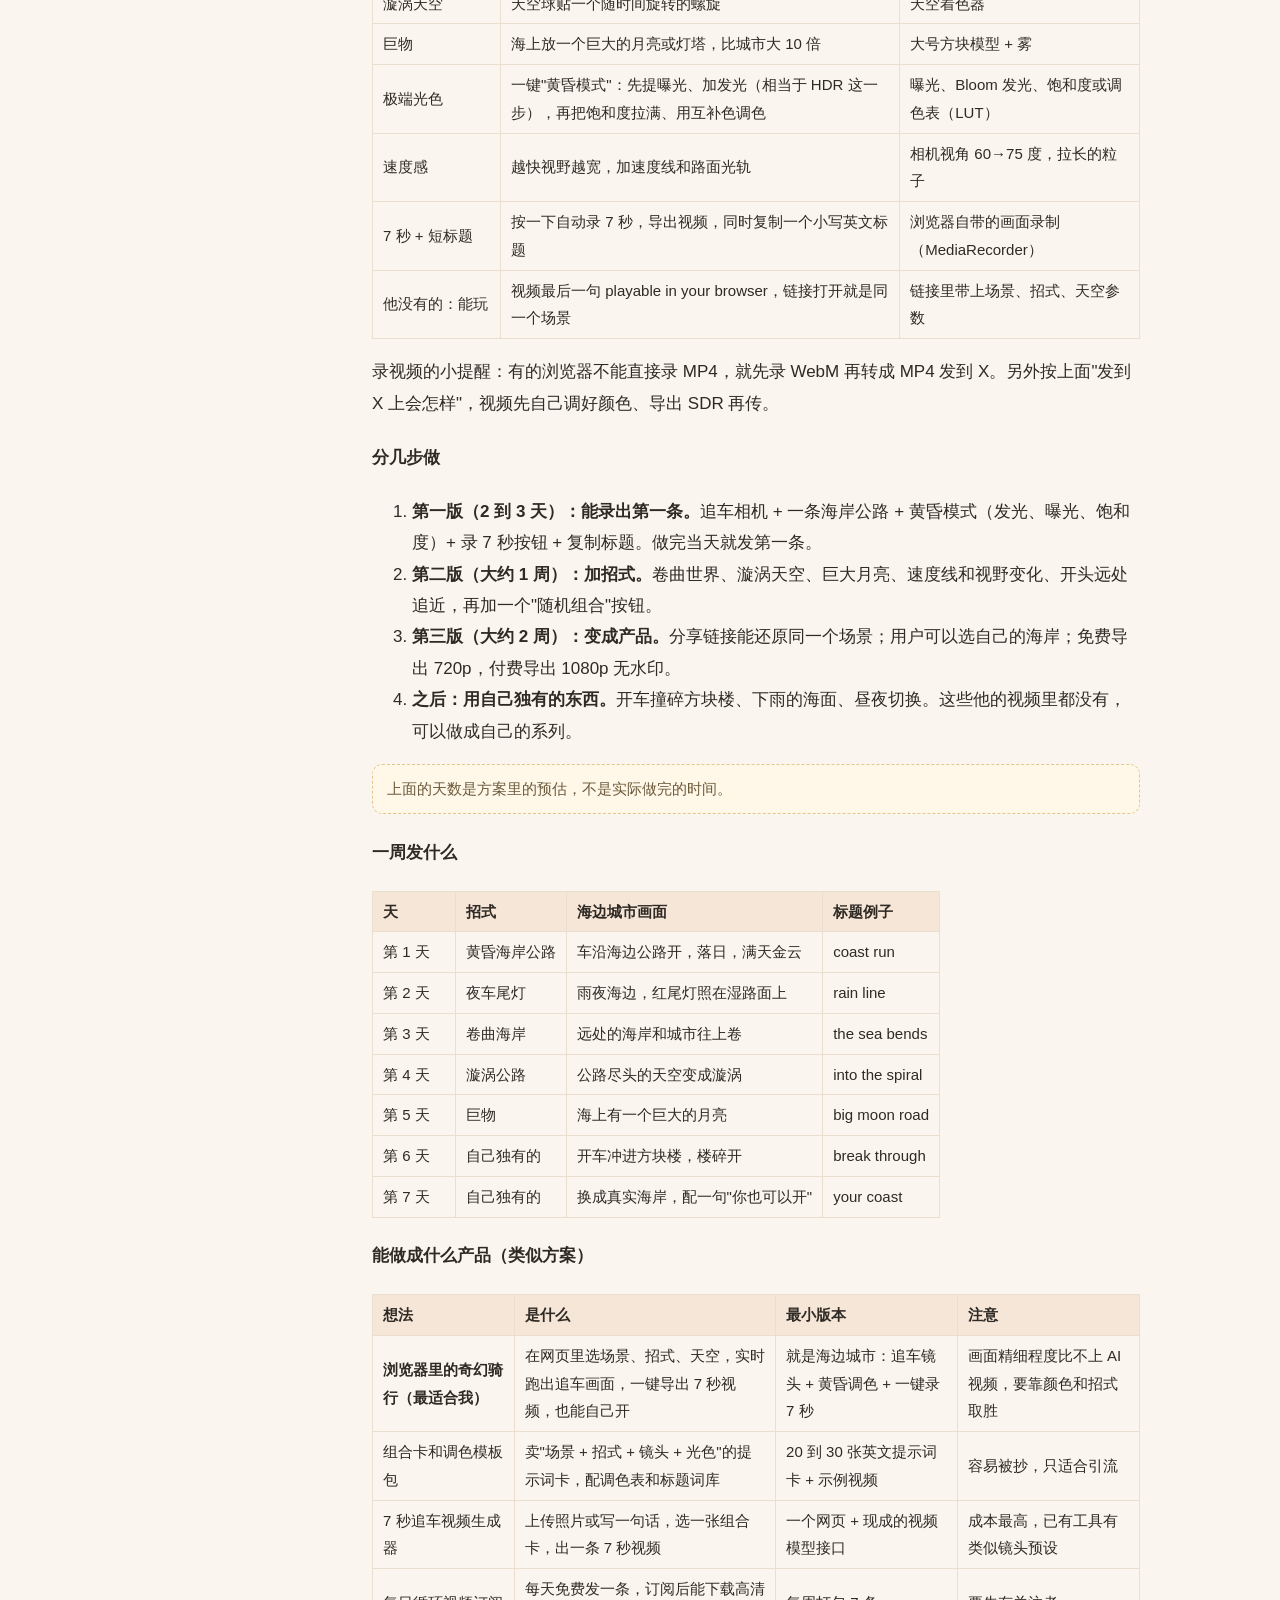
==== commit c99ce97d: "改成单页网站：日期切换、项目菜单、旧地址跳转；补全高饱和度对比图、骑行扩展方案和 cozyycabin 原帖链接" ====
--- a/index.html
+++ b/index.html
@@ -4,63 +4,146 @@
 <meta charset="utf-8">
 <meta name="viewport" content="width=device-width,initial-scale=1">
 <title>探索笔记 · 海边城市</title>
-<meta name="description" content="独立开发者的持续探索沉淀：AI 能做出什么值得体验的作品。">
+<meta name="description" content="独立开发者的持续探索沉淀：AI 能做出什么值得体验的作品。按日期整理，一天里有多个项目拆解。">
 <link rel="stylesheet" href="assets/style.css">
 </head>
 <body>
-<header class="site"><div class="wrap">
-  <a class="brand" href="./">探索笔记</a>
-  <nav><a href="#days">日期</a><a href="projects.html">按项目</a><a href="#about">关于</a></nav>
+<header class="site"><div class="wrap" style="max-width:1040px">
+  <a class="brand" href="#/">探索笔记</a>
+  <nav><a href="#/">按日期</a><a href="#/projects">按项目</a><a href="#/about">关于</a></nav>
 </div></header>
 
-<main class="wrap">
-  <section class="hero">
-    <h1>独立开发者，探索 AI 能力能做出什么值得体验的作品。</h1>
-    <p>主线是浏览器里的方块海边城市「海边城市」。这里放我一路看到的、拆过的、试过的东西，边探索边整理。</p>
-  </section>
+<div class="app">
+  <aside class="side" id="side">
+    <h2>日期</h2>
+    <ul id="datelist"></ul>
+    <h2>其他</h2>
+    <ul>
+      <li><a href="#/projects" data-route="projects">按项目看</a></li>
+      <li><a href="#/about" data-route="about">关于</a></li>
+    </ul>
+  </aside>
 
-  <section id="days">
-    <h2>按日期看</h2>
-    <p style="color:var(--soft);margin:0 0 8px;font-size:15px">每个日期是一个入口，点进去可以看到这一天里拆过的几个项目。</p>
-    <div class="tags" id="tagbar"><button class="tag on" data-tag="全部">全部</button></div>
-    <!-- 新的一天加在最上面；同一天有新项目，就改这一张卡片。详见 README -->
-    <ul class="days" id="daylist">
-      <li data-tags="账号拆解 AI视频 X 情绪 方法 海边城市 样图 画面">
-        <a class="date" href="days/2026-11-11.html">2026年11月11日</a>
-        <p class="sum">拆了刺激和治愈两种情绪账号，总结出先定情绪再做画面、以及让人想待一会儿的四个要点；顺带弄清了 HDR 和饱和度在 X 上的差别。</p>
-        <ul class="plist">
-          <li><a href="days/2026-11-11.html#hi-personality">拆解 @hi_personality</a></li>
-          <li><a href="days/2026-11-11.html#cozyycabin">拆解 @cozyycabin</a></li>
-          <li><a href="days/2026-11-11.html#emotion-first">情绪先行：两种模式和「想待一会儿」的四个要点</a></li>
-          <li><a href="days/2026-11-11.html#hdr-saturation-x">HDR、饱和度和 X 平台</a></li>
-        </ul>
-        <span class="tag">账号拆解</span> <span class="tag">情绪</span> <span class="tag">方法</span> <span class="tag">海边城市</span> <span class="tag">AI视频</span> <span class="tag">画面</span> <span class="tag">X</span> <span class="tag">样图</span>
-      </li>
-    </ul>
-  </section>
-
-  <section id="about">
-    <h2>关于</h2>
-    <p>我是一个独立开发者，想知道 AI 现在能帮人做出哪些真正值得玩、值得看的东西。</p>
-    <p>我的主线作品是「海边城市」：一个在浏览器里就能打开的方块海边小城，可以开车、看海、等天黑下雨。这里的笔记大多围绕它展开：看别人为什么火，想想放进自己的世界里会是什么样。</p>
-    <p>笔记里引用的别人的帖子都附了原链接，数据是我查看时的数字，之后会变。标着「AI 生成的样图」的图片是我用 AI 做的方向参考，不是真实照片，也不是游戏里实际渲染出来的画面。</p>
-  </section>
-</main>
+  <main>
+    <div class="mobile-pick">
+      <select id="datesel" aria-label="选日期"></select>
+      <a href="#/projects">按项目</a>
+      <a href="#/about">关于</a>
+    </div>
+    <div class="view" id="view"><p class="loading">加载中…</p></div>
+  </main>
+</div>
 
 <footer><div class="wrap">持续更新中 · 用中文写给自己，也写给路过的你</div></footer>
 
 <script>
 (function(){
-  var items=[].slice.call(document.querySelectorAll('#daylist > li'));
-  var bar=document.getElementById('tagbar'), seen={};
-  items.forEach(function(li){(li.dataset.tags||'').split(/\s+/).forEach(function(t){
-    if(t&&!seen[t]){seen[t]=1;var b=document.createElement('button');b.className='tag';b.dataset.tag=t;b.textContent=t;bar.appendChild(b);}
-  });});
-  bar.addEventListener('click',function(e){
-    var t=e.target.dataset&&e.target.dataset.tag; if(!t) return;
-    [].forEach.call(bar.children,function(b){b.classList.toggle('on',b.dataset.tag===t);});
-    items.forEach(function(li){li.style.display=(t==='全部'||(' '+li.dataset.tags+' ').indexOf(' '+t+' ')>-1)?'':'none';});
-  });
+  var DATA=null, cache={}, current={date:null};
+  var view=document.getElementById('view'), datelist=document.getElementById('datelist'), datesel=document.getElementById('datesel');
+
+  function esc(s){return String(s).replace(/[&<>"]/g,function(c){return {'&':'&amp;','<':'&lt;','>':'&gt;','"':'&quot;'}[c];});}
+  function dayOf(d){for(var i=0;i<DATA.days.length;i++){if(DATA.days[i].date===d)return DATA.days[i];}return null;}
+
+  function parse(){
+    var h=decodeURIComponent(location.hash||'');
+    if(h==='#about') return {route:'about'};
+    if(h==='#projects') return {route:'projects'};
+    var m=h.match(/^#\/?([^/]*)\/?([^/]*)$/)||[];
+    var a=m[1]||'', b=m[2]||'';
+    if(a==='projects'||a==='about') return {route:a};
+    if(/^\d{4}-\d{2}-\d{2}$/.test(a)) return {route:'day',date:a,proj:b};
+    return {route:'day',date:DATA.days[0].date,proj:''};
+  }
+
+  function markNav(r){
+    [].forEach.call(document.querySelectorAll('.side a'),function(a){
+      var on=(r.route==='day'&&a.dataset.date===r.date)||(a.dataset.route&&a.dataset.route===r.route);
+      a.classList.toggle('on',!!on);
+    });
+    datesel.value=r.route==='day'?r.date:'';
+  }
+
+  function scrollToProj(id){
+    if(!id){window.scrollTo(0,0);return;}
+    var el=document.getElementById(id);
+    if(!el){window.scrollTo(0,0);return;}
+    el.scrollIntoView({block:'start'}); setActive(id);
+    setTimeout(function(){var e=document.getElementById(id);if(e&&Math.abs(e.getBoundingClientRect().top-64)>40)e.scrollIntoView({block:'start'});},400);
+  }
+  function setActive(id){
+    [].forEach.call(document.querySelectorAll('.pmenu a'),function(a){
+      var on=a.dataset.id===id; a.classList.toggle('on',on);
+      if(on){var m=a.parentNode; if(a.offsetLeft<m.scrollLeft||a.offsetLeft+a.offsetWidth>m.scrollLeft+m.clientWidth) m.scrollLeft=a.offsetLeft-12;}
+    });
+  }
+
+  function renderDay(r){
+    var d=dayOf(r.date);
+    if(!d){view.innerHTML='<h1>没有找到这一天</h1><p><a href="#/">回到最新的一天</a></p>';current.date=null;return;}
+    if(current.date===r.date&&document.getElementById('daybody')){scrollToProj(r.proj);return;}
+    current.date=r.date;
+    var menu=d.projects.map(function(p){return '<a href="#/'+d.date+'/'+p.id+'" data-id="'+p.id+'">'+esc(p.title)+'</a>';}).join('');
+    view.innerHTML='<article class="day"><h1>'+esc(d.title)+'</h1><div class="lead">'+esc(d.summary)+'</div>'+
+      '<nav class="pmenu" aria-label="这一天的项目">'+menu+'</nav><div id="daybody"><p class="loading">加载中…</p></div></article>';
+    document.title=d.title+' · 探索笔记';
+    var p=cache[d.date]?Promise.resolve(cache[d.date]):fetch('content/'+d.date+'.html').then(function(x){if(!x.ok)throw 0;return x.text();});
+    p.then(function(html){
+      cache[d.date]=html;
+      if(current.date!==d.date) return;
+      document.getElementById('daybody').innerHTML=html;
+      scrollToProj(r.proj);
+    }).catch(function(){document.getElementById('daybody').innerHTML='<p>这一天的内容没加载出来，刷新一下试试。</p>';});
+  }
+
+  function renderProjects(){
+    current.date=null; document.title='按项目看 · 探索笔记';
+    var groups={}, order=[];
+    DATA.days.forEach(function(d){d.projects.forEach(function(p){(p.tags||['其他']).forEach(function(t){
+      if(!groups[t]){groups[t]=[];order.push(t);} groups[t].push({d:d,p:p});
+    });});});
+    var html='<h1>按项目看</h1><p style="color:var(--soft)">同一类内容可能出现在不同的日期里。点进去会直接跳到那一天对应的项目。</p>';
+    html+='<div class="tags" id="tagbar"><button class="tag on" data-tag="">全部</button>'+order.map(function(t){return '<button class="tag" data-tag="'+esc(t)+'">'+esc(t)+'</button>';}).join('')+'</div>';
+    html+=order.map(function(t){return '<div class="proj-group" data-tag="'+esc(t)+'"><h2>'+esc(t)+'</h2><ul>'+groups[t].map(function(x){
+      return '<li><span class="when">'+x.d.date+'</span><a href="#/'+x.d.date+'/'+x.p.id+'">'+esc(x.p.title)+'</a></li>';}).join('')+'</ul></div>';}).join('');
+    view.innerHTML=html; window.scrollTo(0,0);
+    document.getElementById('tagbar').addEventListener('click',function(e){
+      var t=e.target.dataset?e.target.dataset.tag:undefined; if(t===undefined)return;
+      [].forEach.call(this.children,function(b){b.classList.toggle('on',b.dataset.tag===t);});
+      [].forEach.call(view.querySelectorAll('.proj-group'),function(g){g.style.display=(!t||g.dataset.tag===t)?'':'none';});
+    });
+  }
+
+  function renderAbout(){
+    current.date=null; document.title='关于 · 探索笔记';
+    view.innerHTML='<h1>关于</h1>'+
+      '<p>我是一个独立开发者，想知道 AI 现在能帮人做出哪些真正值得玩、值得看的东西。</p>'+
+      '<p>我的主线作品是「海边城市」：一个在浏览器里就能打开的方块海边小城，可以开车、看海、等天黑下雨。这里的笔记大多围绕它展开：看别人为什么火，想想放进自己的世界里会是什么样。</p>'+
+      '<p>怎么看：左边（手机上是顶部的下拉框）选一个日期，右边就换成那一天的内容；每一天上面有一排项目按钮，点一下跳到那个项目。也可以点「按项目看」，按类别找。</p>'+
+      '<p>笔记里引用的别人的帖子都附了原链接，只用文字说明，不转载别人的图。数据是我查看时的数字，之后会变。标着「AI 生成的样图」的图片是用 AI 做的方向参考，不是真实照片，也不是游戏里实际渲染出来的画面。</p>';
+    window.scrollTo(0,0);
+  }
+
+  function route(){
+    var r=parse(); markNav(r);
+    if(r.route==='projects') renderProjects();
+    else if(r.route==='about') renderAbout();
+    else renderDay(r);
+  }
+
+  window.addEventListener('scroll',function(){
+    var secs=document.querySelectorAll('#daybody section.project'); if(!secs.length)return;
+    var id=''; [].forEach.call(secs,function(s){if(s.getBoundingClientRect().top<120) id=s.id;});
+    setActive(id);
+  },{passive:true});
+
+  fetch('data/days.json').then(function(x){return x.json();}).then(function(j){
+    DATA=j; DATA.days.sort(function(a,b){return a.date<b.date?1:-1;});
+    datelist.innerHTML=DATA.days.map(function(d){return '<li><a href="#/'+d.date+'" data-date="'+d.date+'">'+esc(d.title)+'<br><small style="opacity:.75">'+d.projects.length+' 个项目</small></a></li>';}).join('');
+    datesel.innerHTML='<option value="" disabled>选日期</option>'+DATA.days.map(function(d){return '<option value="'+d.date+'">'+esc(d.title)+'（'+d.projects.length+' 个项目）</option>';}).join('');
+    datesel.addEventListener('change',function(){location.hash='#/'+this.value;});
+    window.addEventListener('hashchange',route);
+    route();
+  }).catch(function(){view.innerHTML='<p>目录没加载出来，刷新一下试试。</p>';});
 })();
 </script>
 </body>
--- a/assets/style.css
+++ b/assets/style.css
@@ -73,3 +73,33 @@
 .proj-group ul{list-style:none;padding:0;margin:0}
 .proj-group li{background:var(--card);border:1px solid var(--line);border-radius:12px;padding:12px 16px;margin-bottom:8px}
 .proj-group .when{color:var(--soft);font-size:13px;margin-right:8px}
+
+/* 单页应用布局 */
+.app{display:grid;grid-template-columns:200px minmax(0,1fr);gap:32px;max-width:1040px;margin:0 auto;padding:0 20px}
+.side{position:sticky;top:0;align-self:start;padding:28px 0;max-height:100vh;overflow-y:auto}
+.side h2{font-size:14px;color:var(--soft);margin:0 0 8px;font-weight:600}
+.side ul{list-style:none;padding:0;margin:0 0 20px}
+.side li a{display:block;padding:6px 10px;border-radius:8px;color:var(--ink);border-bottom:none;font-size:15px}
+.side li a:hover{background:var(--accent-soft);border-bottom:none}
+.side li a.on{background:var(--accent);color:#fff}
+.mobile-pick{display:none}
+.view{padding:28px 0 20px;min-height:60vh}
+.pmenu{position:sticky;top:0;z-index:5;background:var(--bg);padding:10px 0;margin:8px 0 0;display:flex;gap:8px;overflow-x:auto;border-bottom:1px solid var(--line);scrollbar-width:none}
+.pmenu::-webkit-scrollbar{display:none}
+.pmenu a{flex:none;background:var(--card);border:1px solid var(--line);border-radius:999px;padding:3px 14px;font-size:14px;color:var(--ink);white-space:nowrap}
+.pmenu a:hover{border-color:var(--accent);color:var(--accent)}
+.pmenu a.on{background:var(--accent);border-color:var(--accent);color:#fff}
+.project{scroll-margin-top:64px}
+.loading{color:var(--soft)}
+.tabs{display:flex;gap:8px;margin:0 0 4px}
+@media (max-width:820px){
+  .app{grid-template-columns:1fr;gap:0}
+  .side{display:none}
+  .mobile-pick{display:flex;gap:8px;align-items:center;padding:12px 0 0;flex-wrap:wrap}
+  .mobile-pick select{font:inherit;font-size:15px;padding:6px 10px;border:1px solid var(--line);border-radius:10px;background:var(--card);color:var(--ink);flex:1;min-width:0}
+  .mobile-pick a{font-size:14px;white-space:nowrap}
+  .view{padding-top:12px}
+}
+@media (max-width:820px){.app{grid-template-columns:minmax(0,1fr)}}
+main{min-width:0}
+td{white-space:normal;min-width:5.5em}
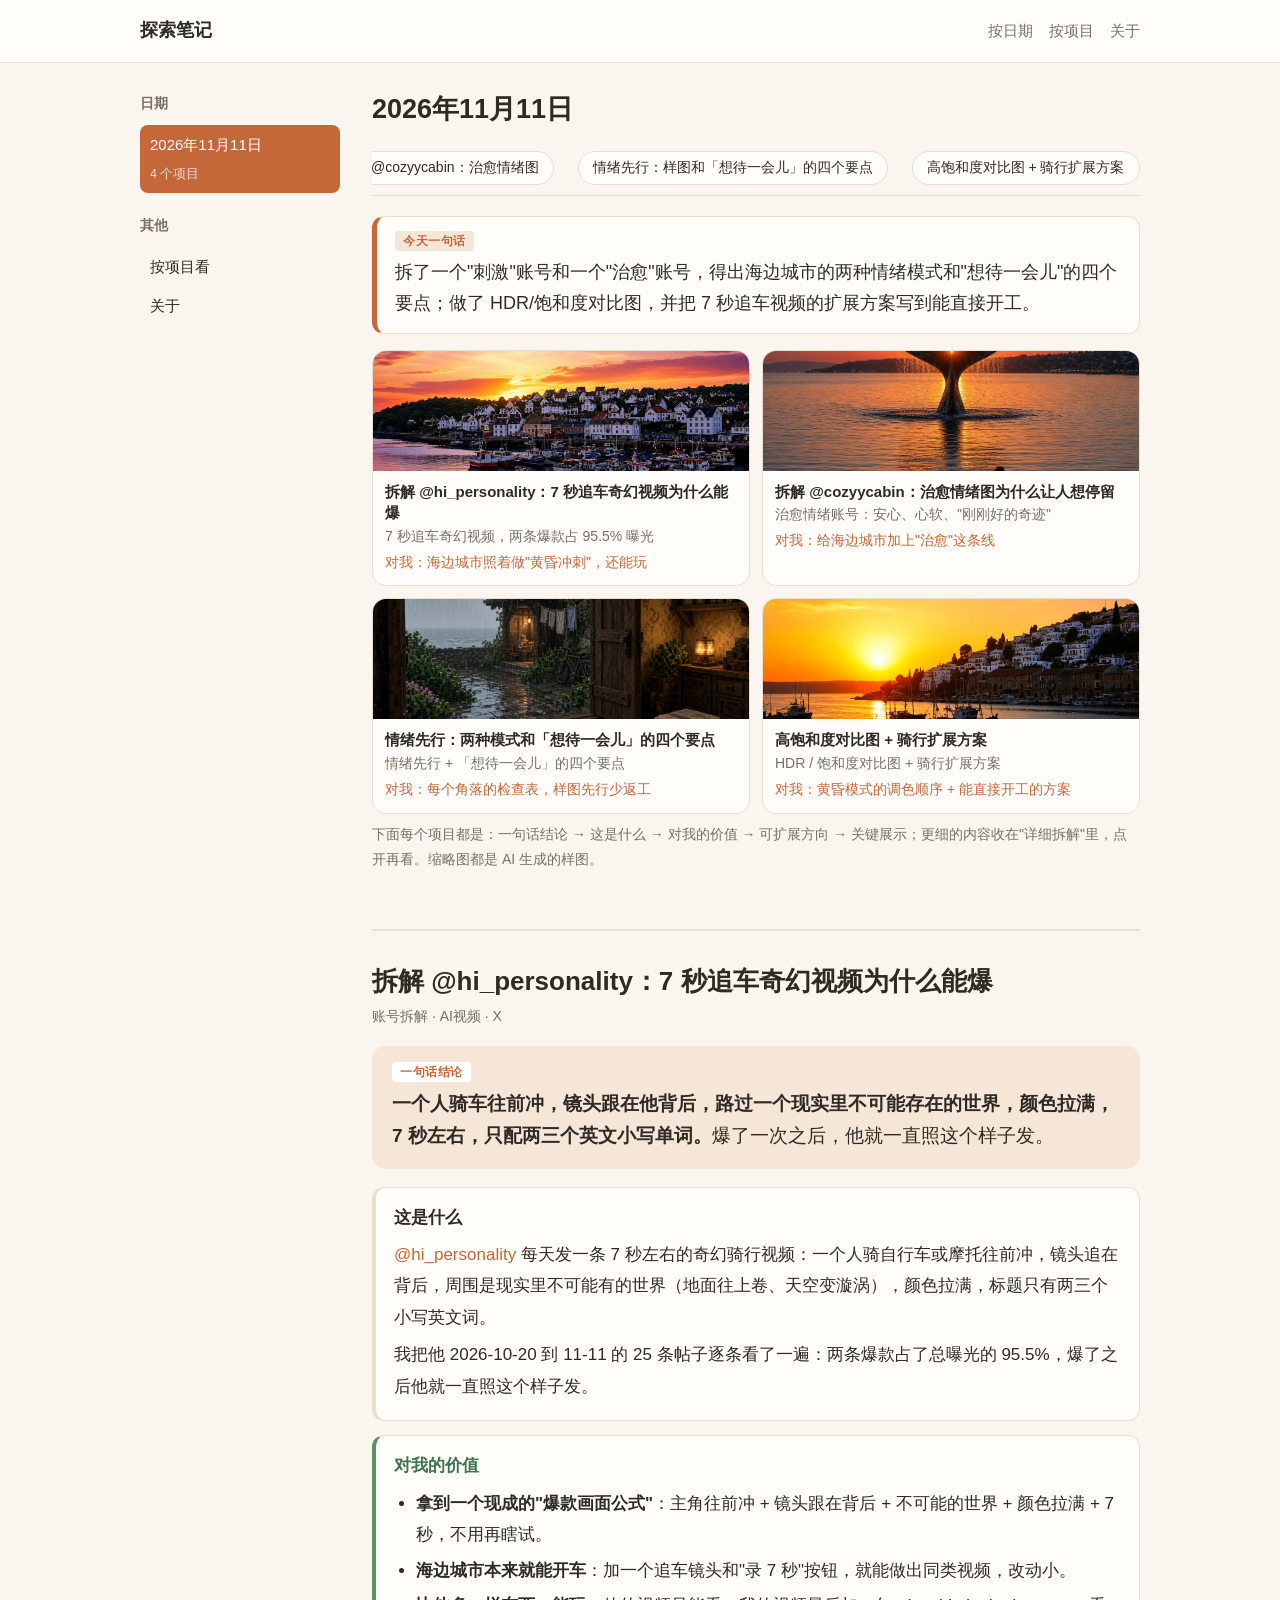
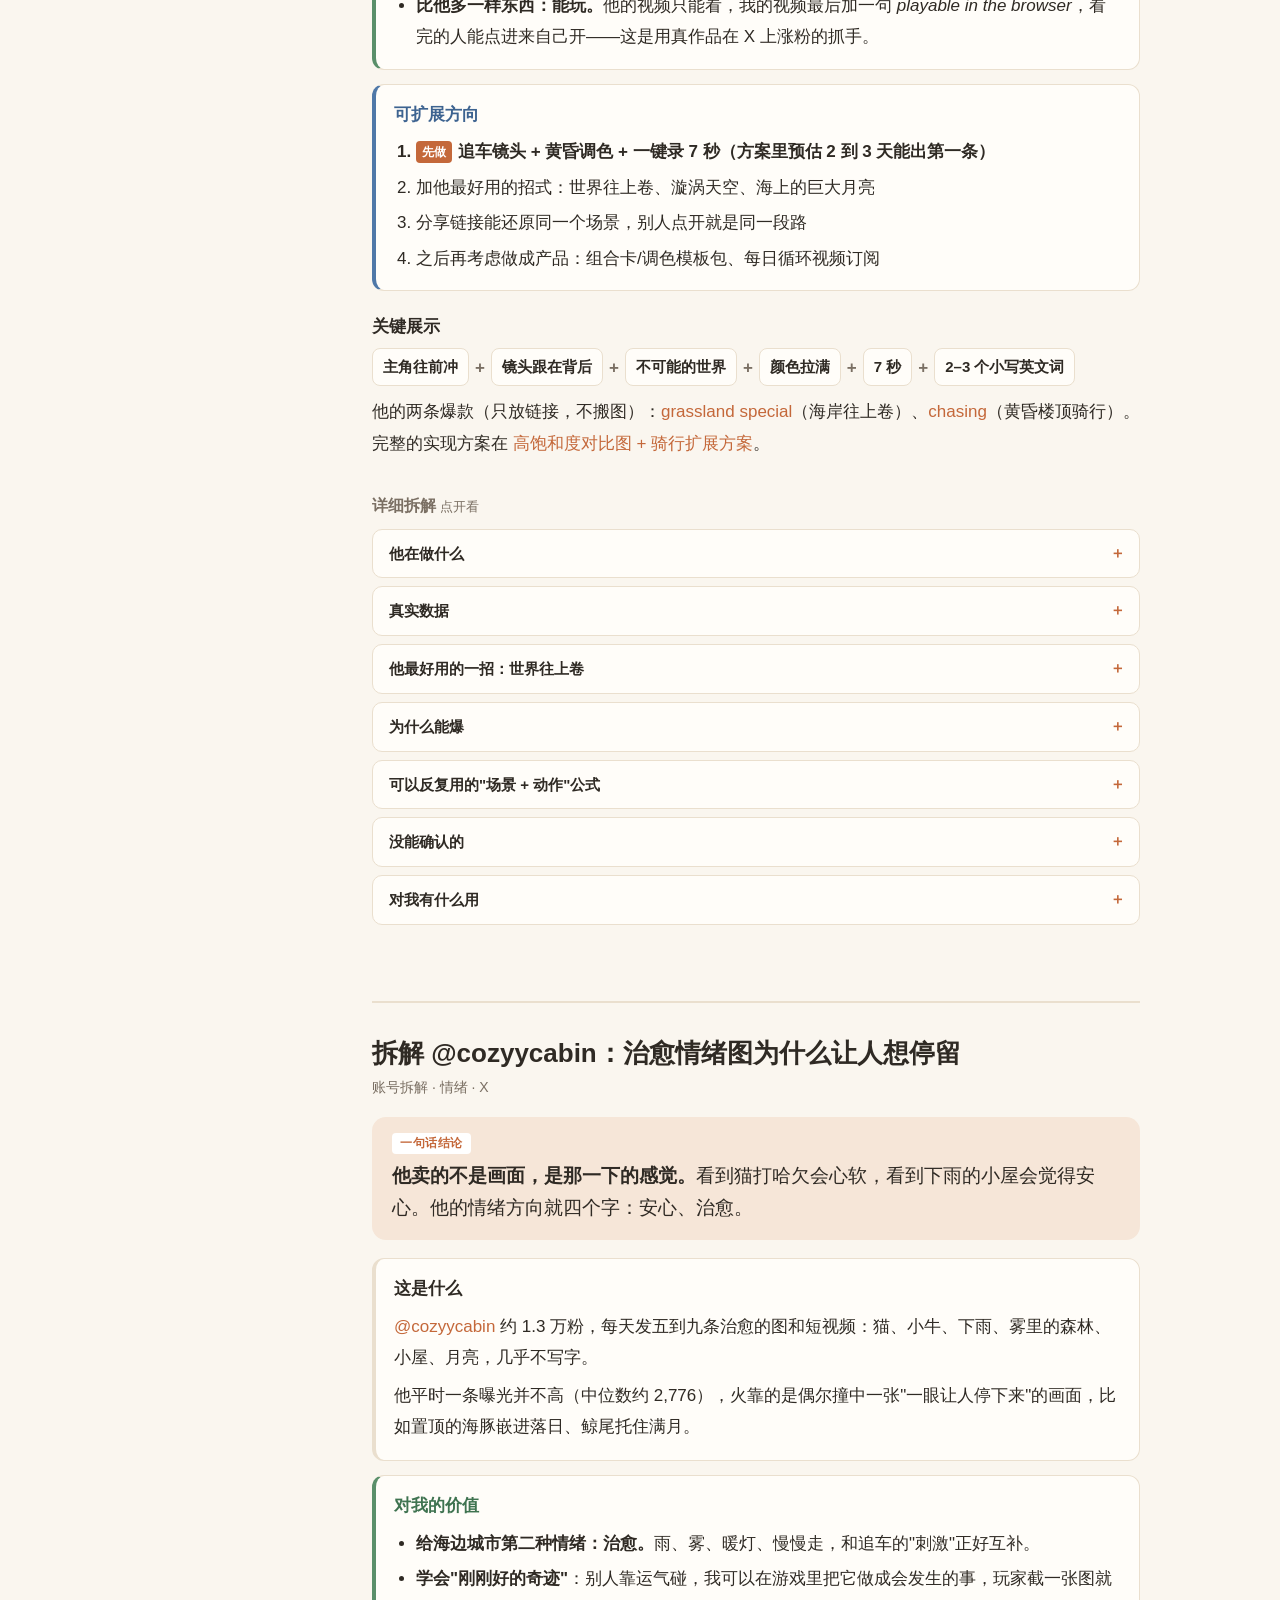
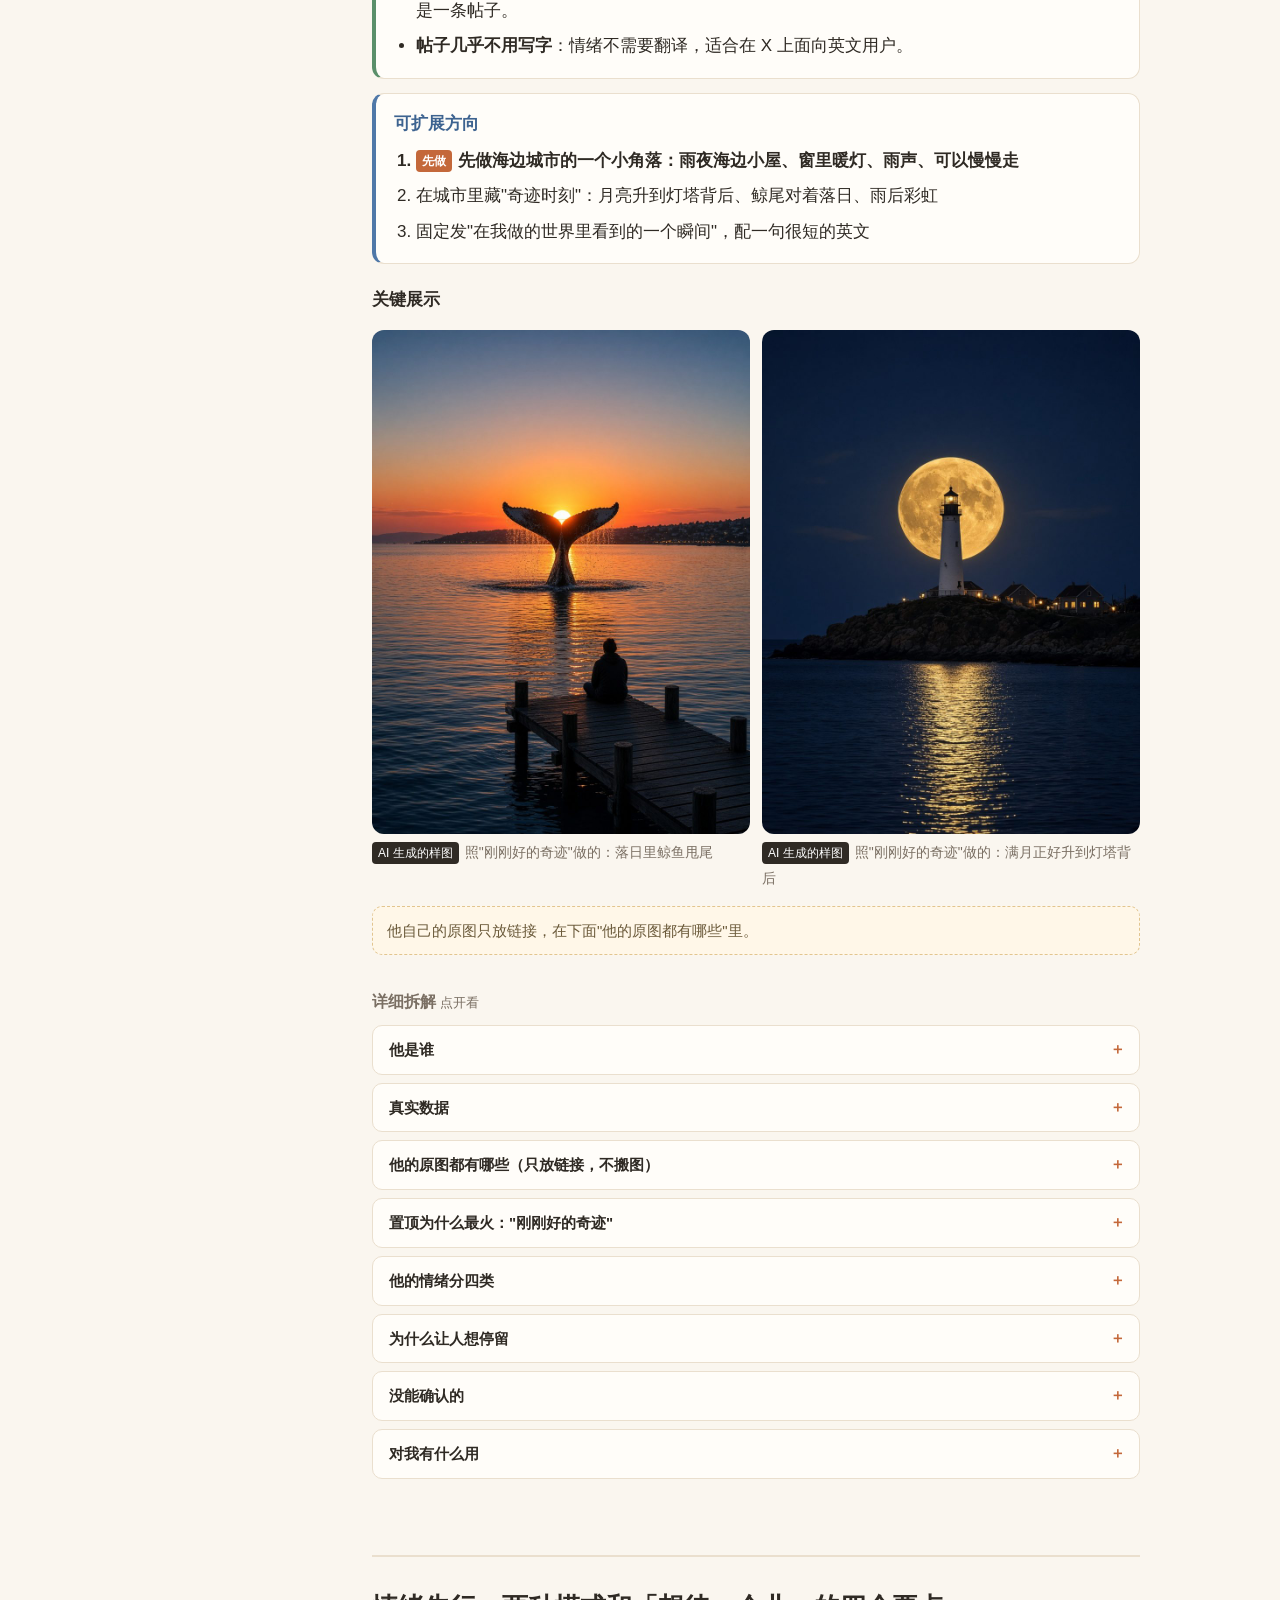
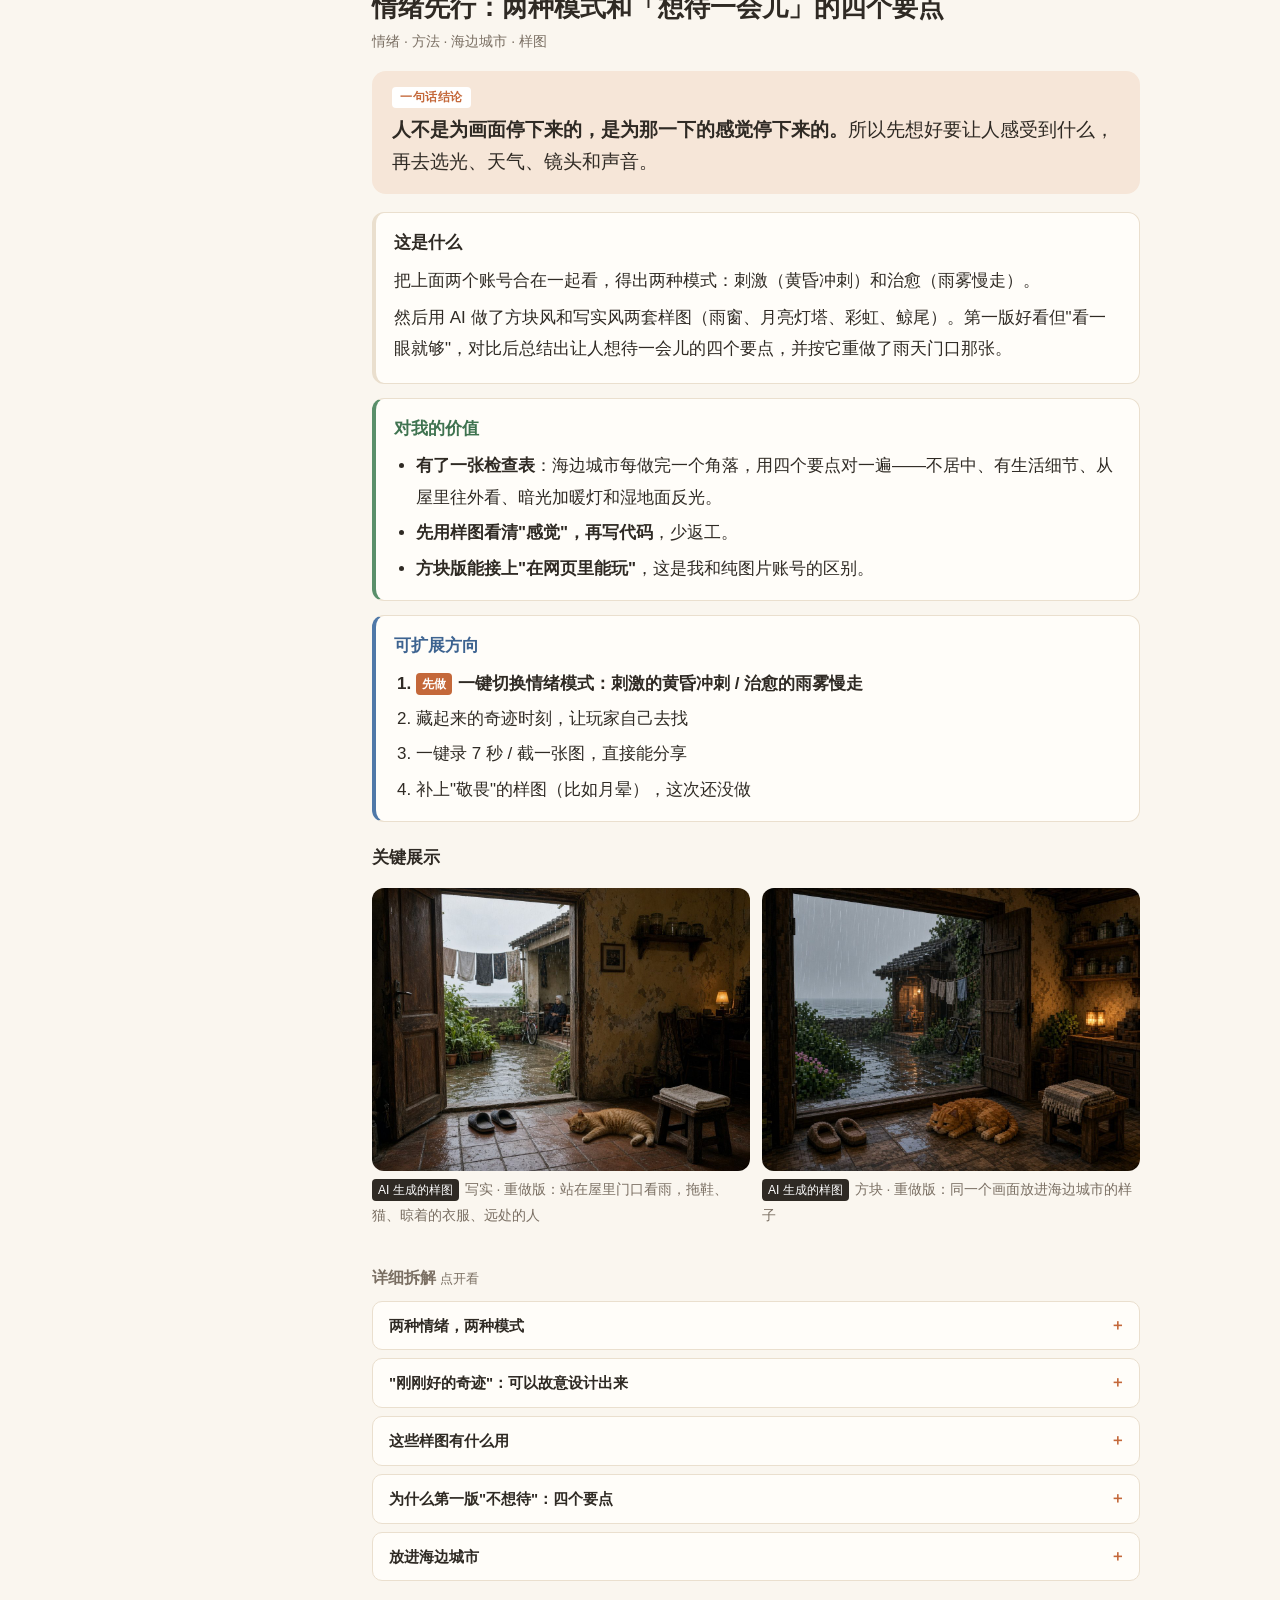
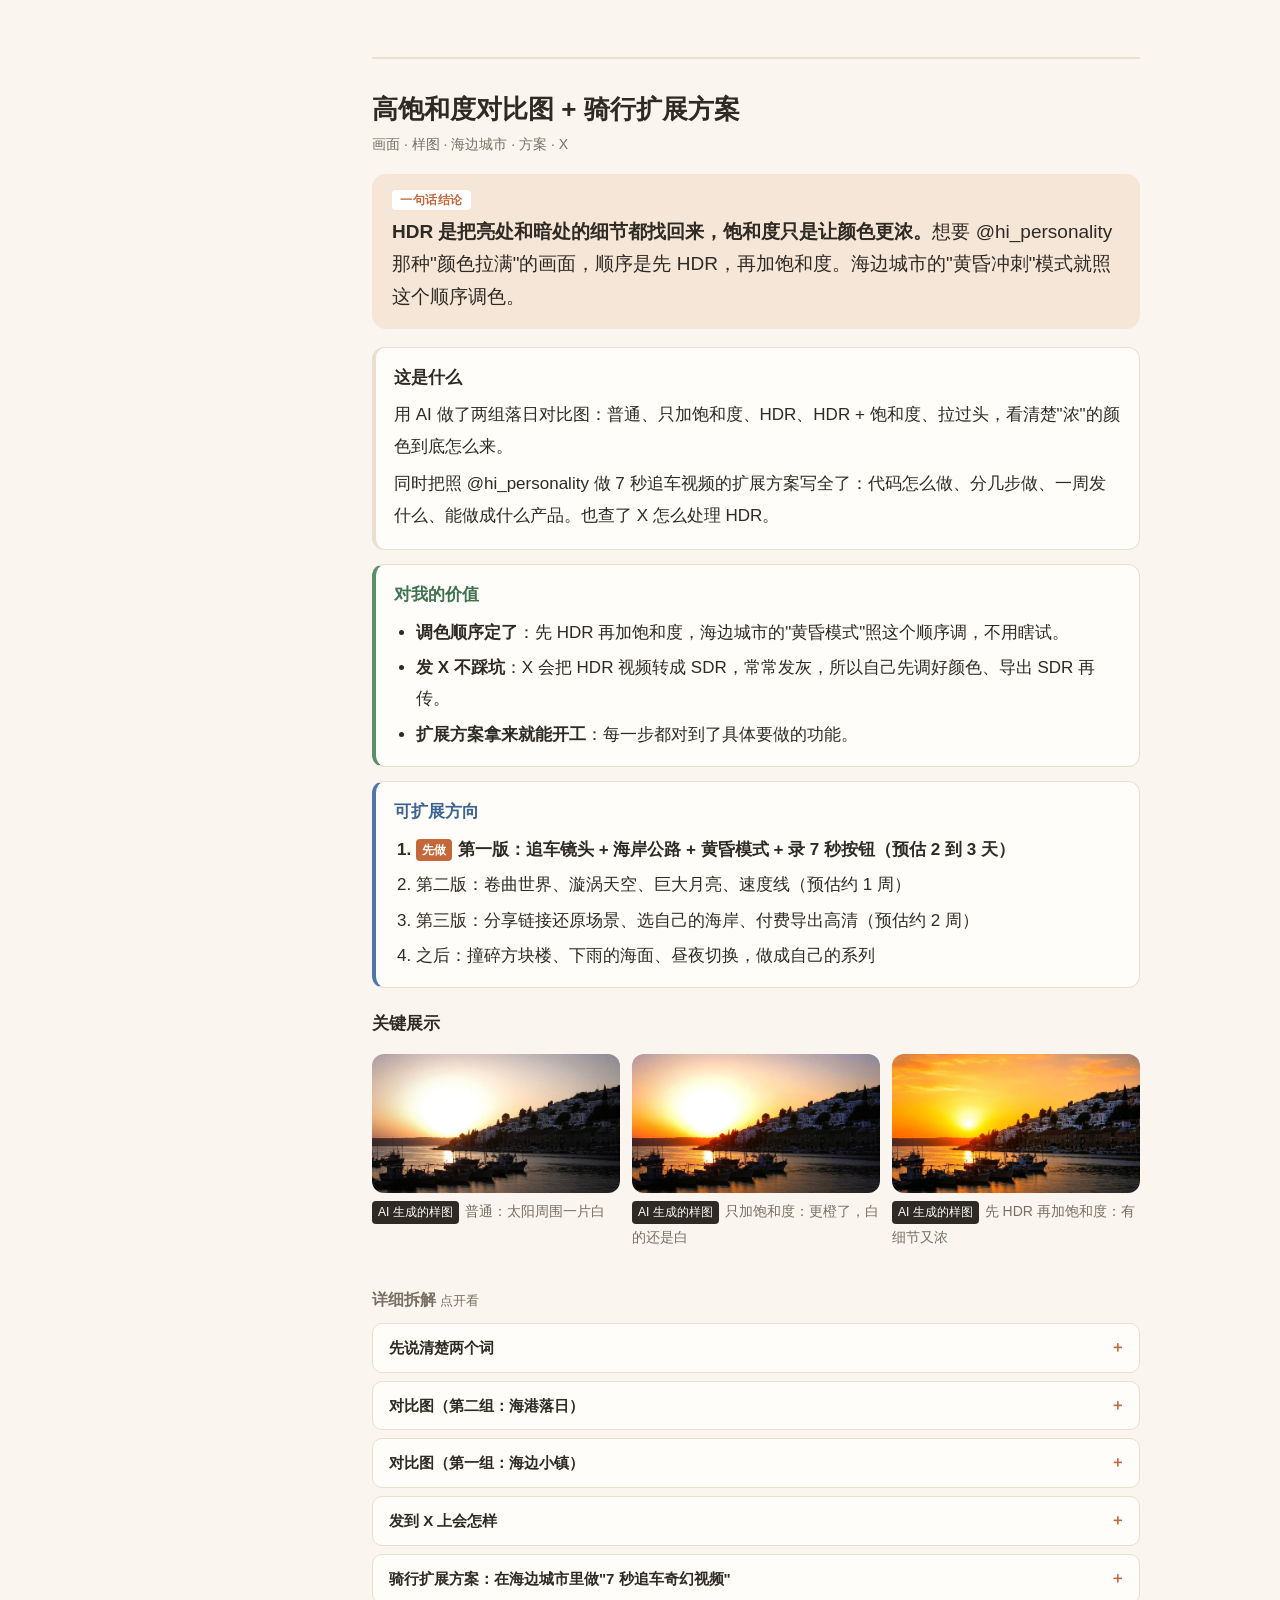
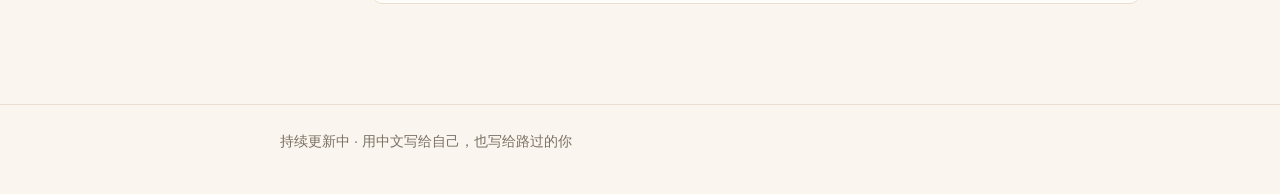
==== commit 407691c4: "先总结再细节：今天一句话+项目卡片；每个项目按结论/是什么/价值/扩展/关键展示/详细拆解排列" ====
--- a/index.html
+++ b/index.html
@@ -83,7 +83,7 @@
     if(current.date===r.date&&document.getElementById('daybody')){scrollToProj(r.proj);return;}
     current.date=r.date;
     var menu=d.projects.map(function(p){return '<a href="#/'+d.date+'/'+p.id+'" data-id="'+p.id+'">'+esc(p.title)+'</a>';}).join('');
-    view.innerHTML='<article class="day"><h1>'+esc(d.title)+'</h1><div class="lead">'+esc(d.summary)+'</div>'+
+    view.innerHTML='<article class="day"><h1>'+esc(d.title)+'</h1>'+
       '<nav class="pmenu" aria-label="这一天的项目">'+menu+'</nav><div id="daybody"><p class="loading">加载中…</p></div></article>';
     document.title=d.title+' · 探索笔记';
     var p=cache[d.date]?Promise.resolve(cache[d.date]):fetch('content/'+d.date+'.html').then(function(x){if(!x.ok)throw 0;return x.text();});
--- a/assets/style.css
+++ b/assets/style.css
@@ -103,3 +103,57 @@
 @media (max-width:820px){.app{grid-template-columns:minmax(0,1fr)}}
 main{min-width:0}
 td{white-space:normal;min-width:5.5em}
+
+/* 先总结、再细节 */
+.label{display:inline-block;font-size:12px;font-weight:700;letter-spacing:.05em;color:var(--accent);background:var(--accent-soft);border-radius:4px;padding:0 8px;margin-bottom:6px}
+.overview{margin:20px 0 8px}
+.today{background:var(--card);border:1px solid var(--line);border-left:5px solid var(--accent);border-radius:12px;padding:14px 18px;font-size:18px;line-height:1.7}
+.today .label{display:block;width:max-content}
+.pcards{display:grid;grid-template-columns:repeat(2,minmax(0,1fr));gap:12px;margin:16px 0 8px}
+a.pcard{display:flex;flex-direction:column;background:var(--card);border:1px solid var(--line);border-radius:14px;overflow:hidden;color:var(--ink);transition:border-color .15s,transform .15s}
+a.pcard:hover{border-color:var(--accent);transform:translateY(-2px)}
+a.pcard img{width:100%;height:120px;object-fit:cover;display:block}
+.pc-t{font-weight:700;font-size:15px;line-height:1.45;padding:10px 12px 2px}
+.pc-w{font-size:14px;color:var(--soft);padding:0 12px;line-height:1.55}
+.pc-v{font-size:14px;color:var(--accent);padding:4px 12px 12px;line-height:1.55}
+.hint{font-size:14px;color:var(--soft);margin:8px 0 0}
+.project{margin-top:56px;padding-top:16px;border-top:2px solid var(--line)}
+.project>h2{font-size:26px;margin:16px 0 4px}
+.project .meta{margin-bottom:16px}
+.conclusion{background:var(--accent-soft);border-radius:14px;padding:16px 20px;font-size:19px;line-height:1.7;margin:0 0 18px}
+.conclusion .label{display:block;width:max-content;background:#fff}
+.block{background:var(--card);border:1px solid var(--line);border-left:4px solid var(--line);border-radius:12px;padding:12px 18px;margin:0 0 14px}
+.block>h3{margin:2px 0 6px;font-size:17px}
+.block p{margin:6px 0}
+.block ul,.block ol{margin:4px 0;padding-left:22px}
+.block li{margin:4px 0}
+.b-value{border-left-color:#5a8f6a}
+.b-value>h3{color:#3f7350}
+.b-ext{border-left-color:#4f78a8}
+.b-ext>h3{color:#3d6390}
+.b-show{border-left-color:var(--accent);background:transparent;border:0;padding:4px 0}
+.b-show figure{margin:8px 0}
+.grid2.big{grid-template-columns:1fr 1fr}
+.first{display:inline-block;background:var(--accent);color:#fff;font-size:12px;font-weight:700;border-radius:4px;padding:0 6px;margin-right:6px;vertical-align:1px}
+ol.ext li:first-child{font-weight:600}
+.formula{display:flex;flex-wrap:wrap;align-items:center;gap:6px;font-weight:700;color:var(--soft);margin:6px 0 10px}
+.formula span{background:var(--card);border:1px solid var(--line);border-radius:8px;padding:4px 10px;color:var(--ink);font-weight:600;font-size:15px}
+.details-wrap{margin-top:22px}
+.details-wrap h3.dt{font-size:16px;color:var(--soft);margin:0 0 8px}
+.details-wrap h3.dt small{font-weight:400;font-size:13px}
+details{border:1px solid var(--line);border-radius:10px;background:var(--card);margin:0 0 8px}
+details>summary{cursor:pointer;padding:10px 16px;font-weight:600;font-size:15px;list-style:none;position:relative;padding-right:36px}
+details>summary::-webkit-details-marker{display:none}
+details>summary::after{content:"＋";position:absolute;right:14px;top:9px;color:var(--accent)}
+details[open]>summary::after{content:"－"}
+details[open]>summary{border-bottom:1px solid var(--line)}
+.dbody{padding:4px 16px 12px;font-size:16px}
+.dbody h4{margin:18px 0 6px}
+@media (max-width:560px){
+  .pcards{grid-template-columns:1fr}
+  a.pcard img{height:140px}
+  .grid2.big{grid-template-columns:1fr}
+  .conclusion{font-size:17px}
+  .today{font-size:16px}
+  .project>h2{font-size:22px}
+}
